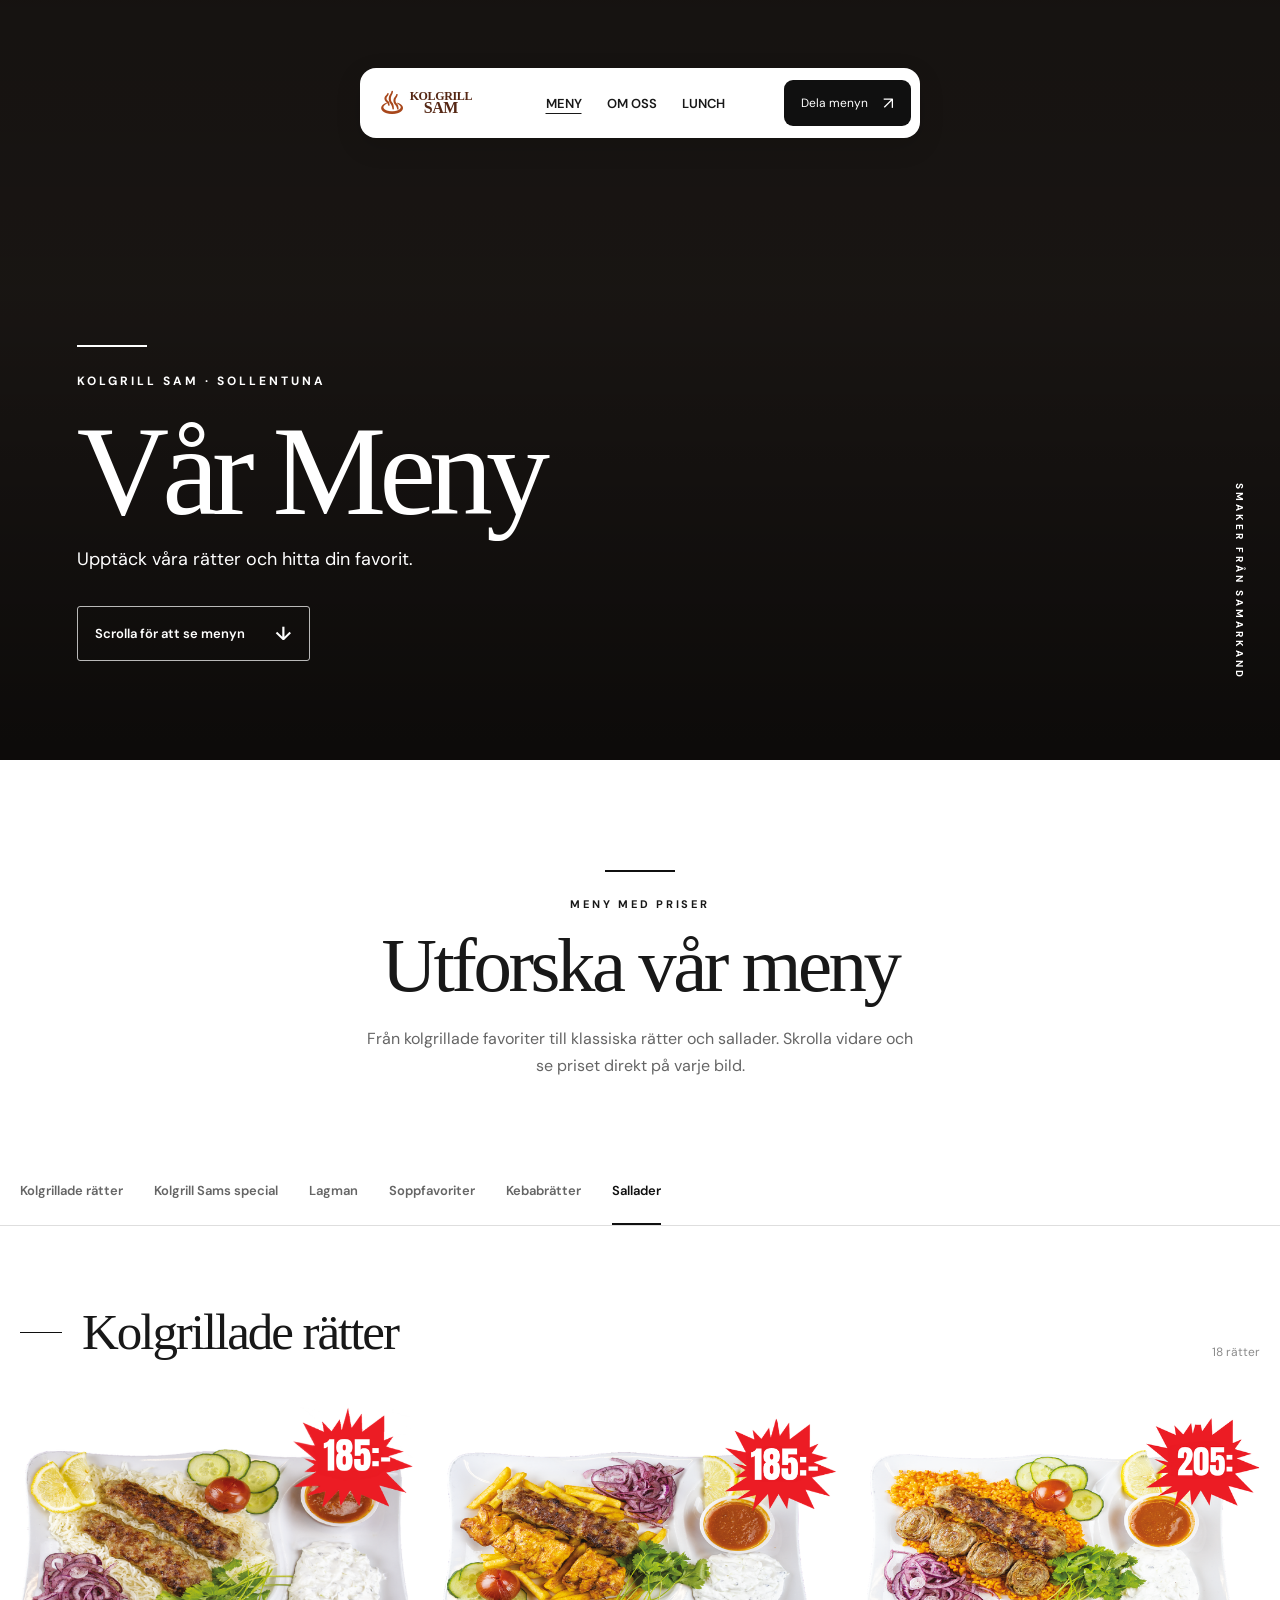
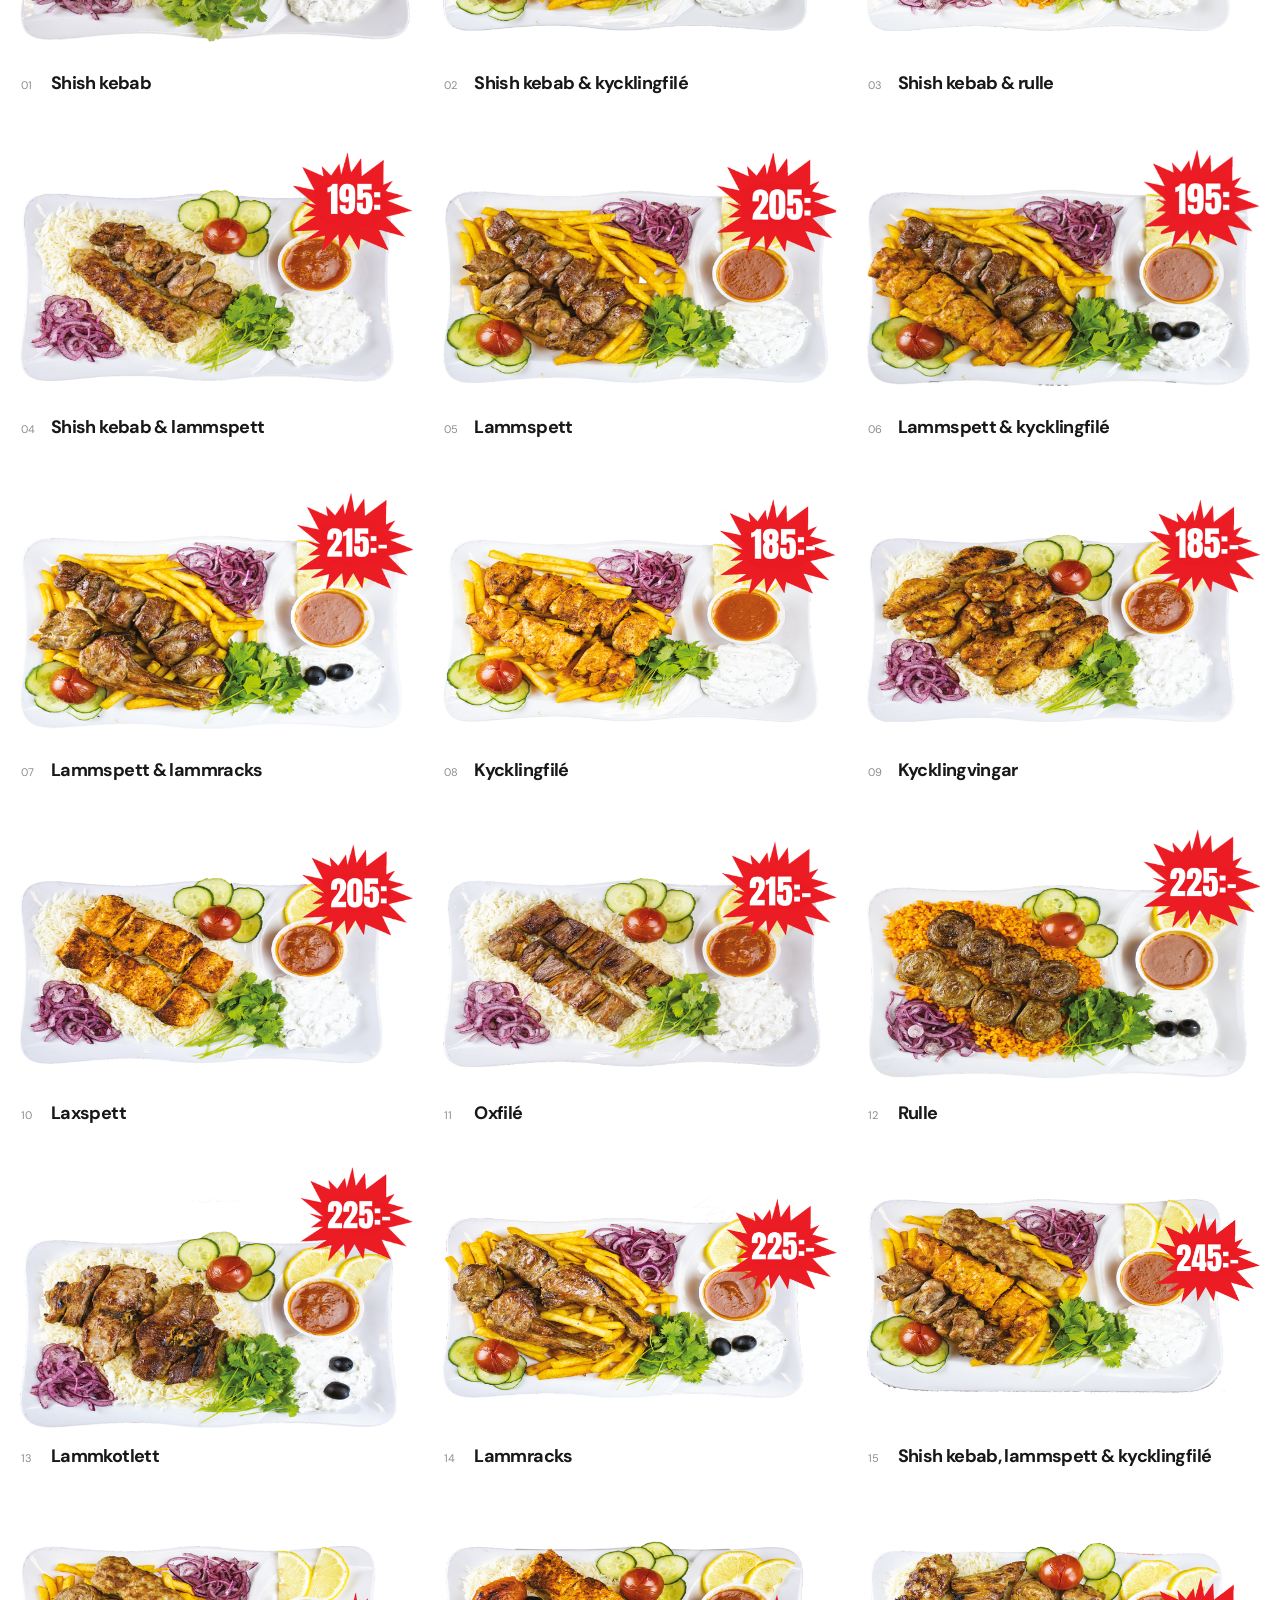
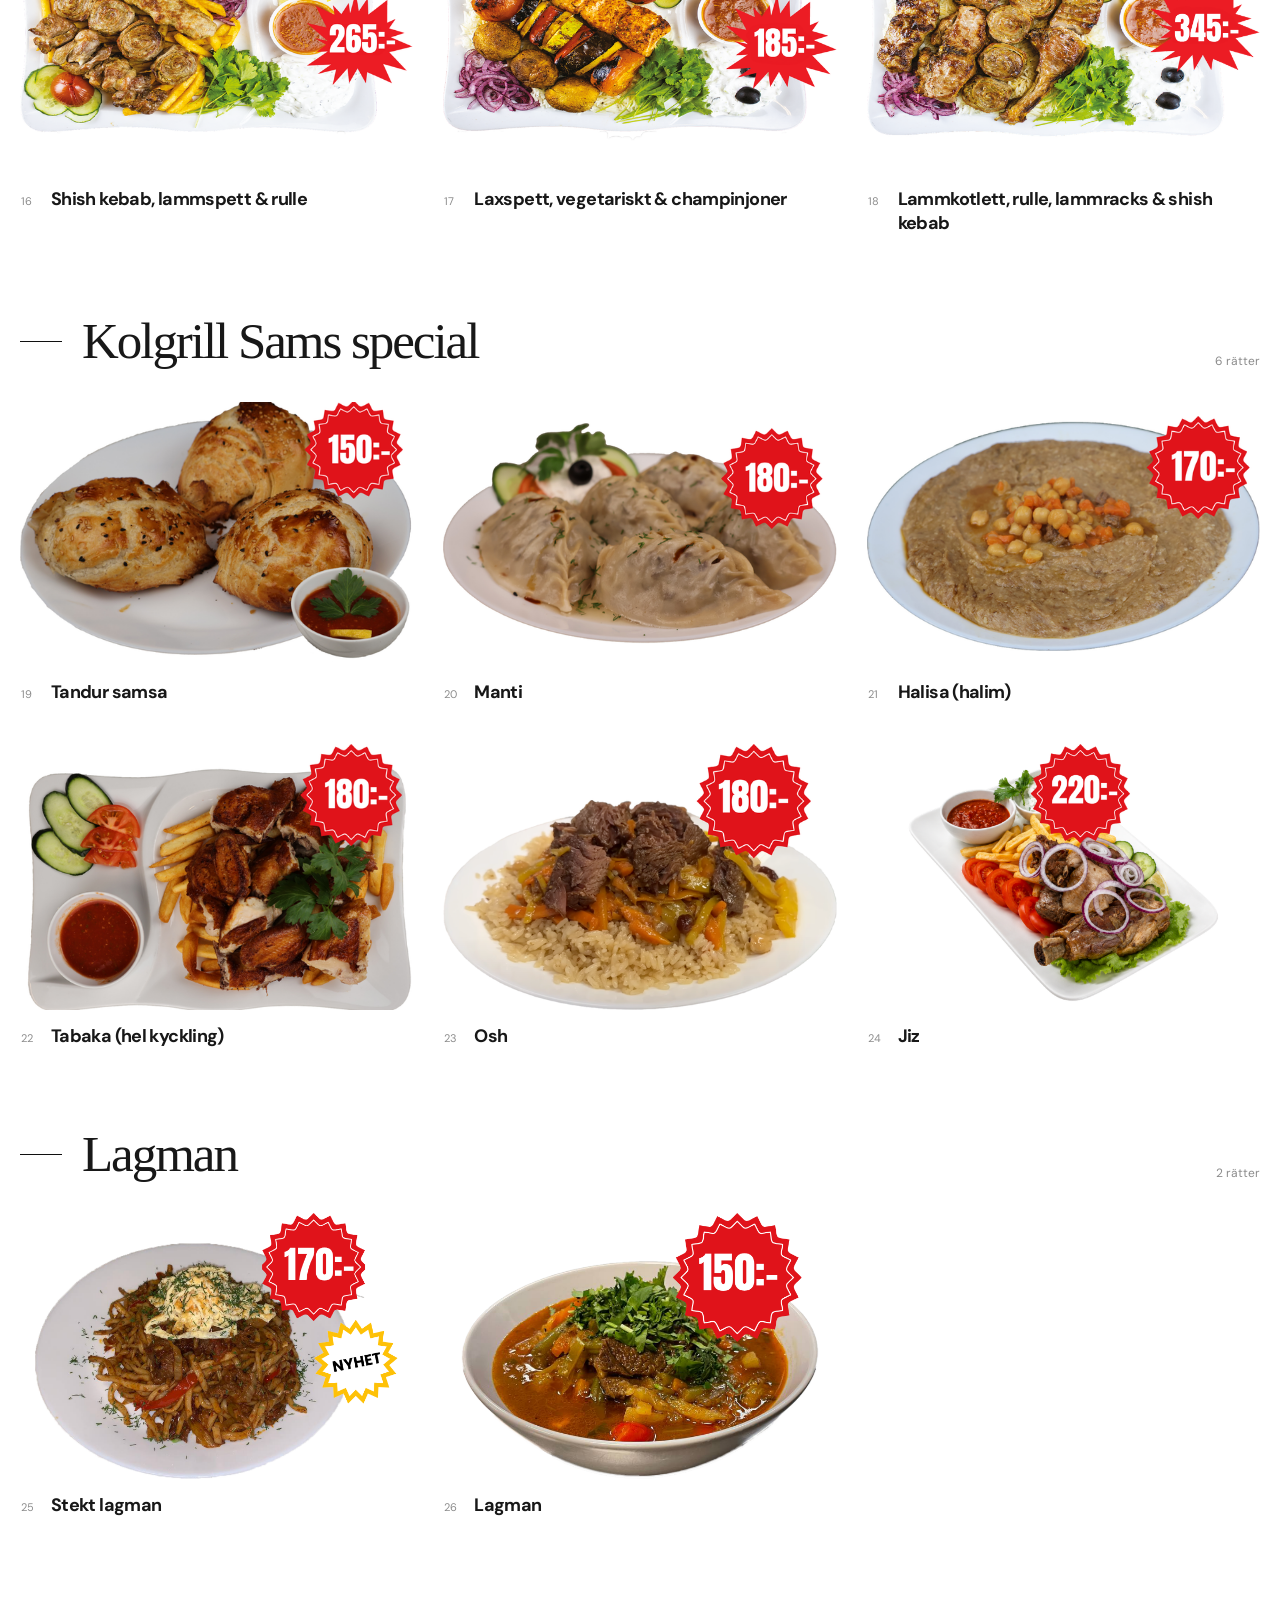
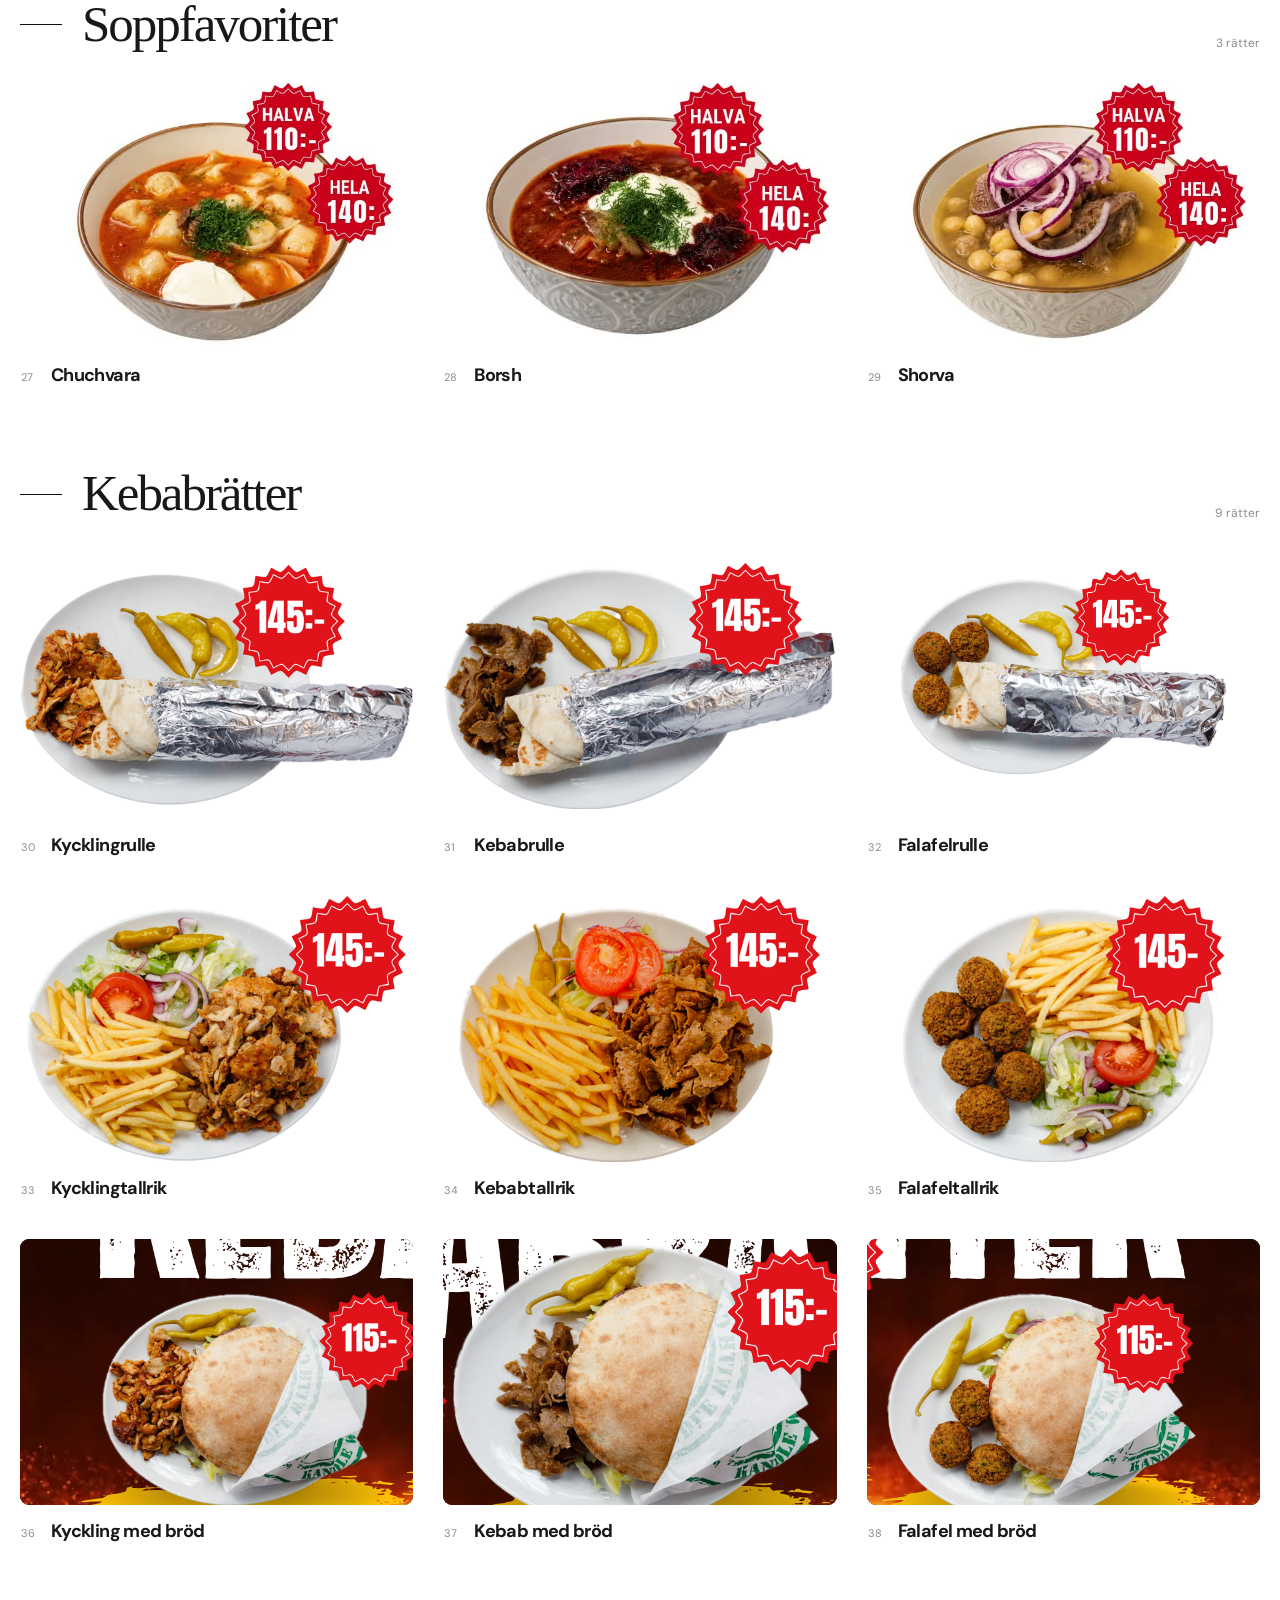
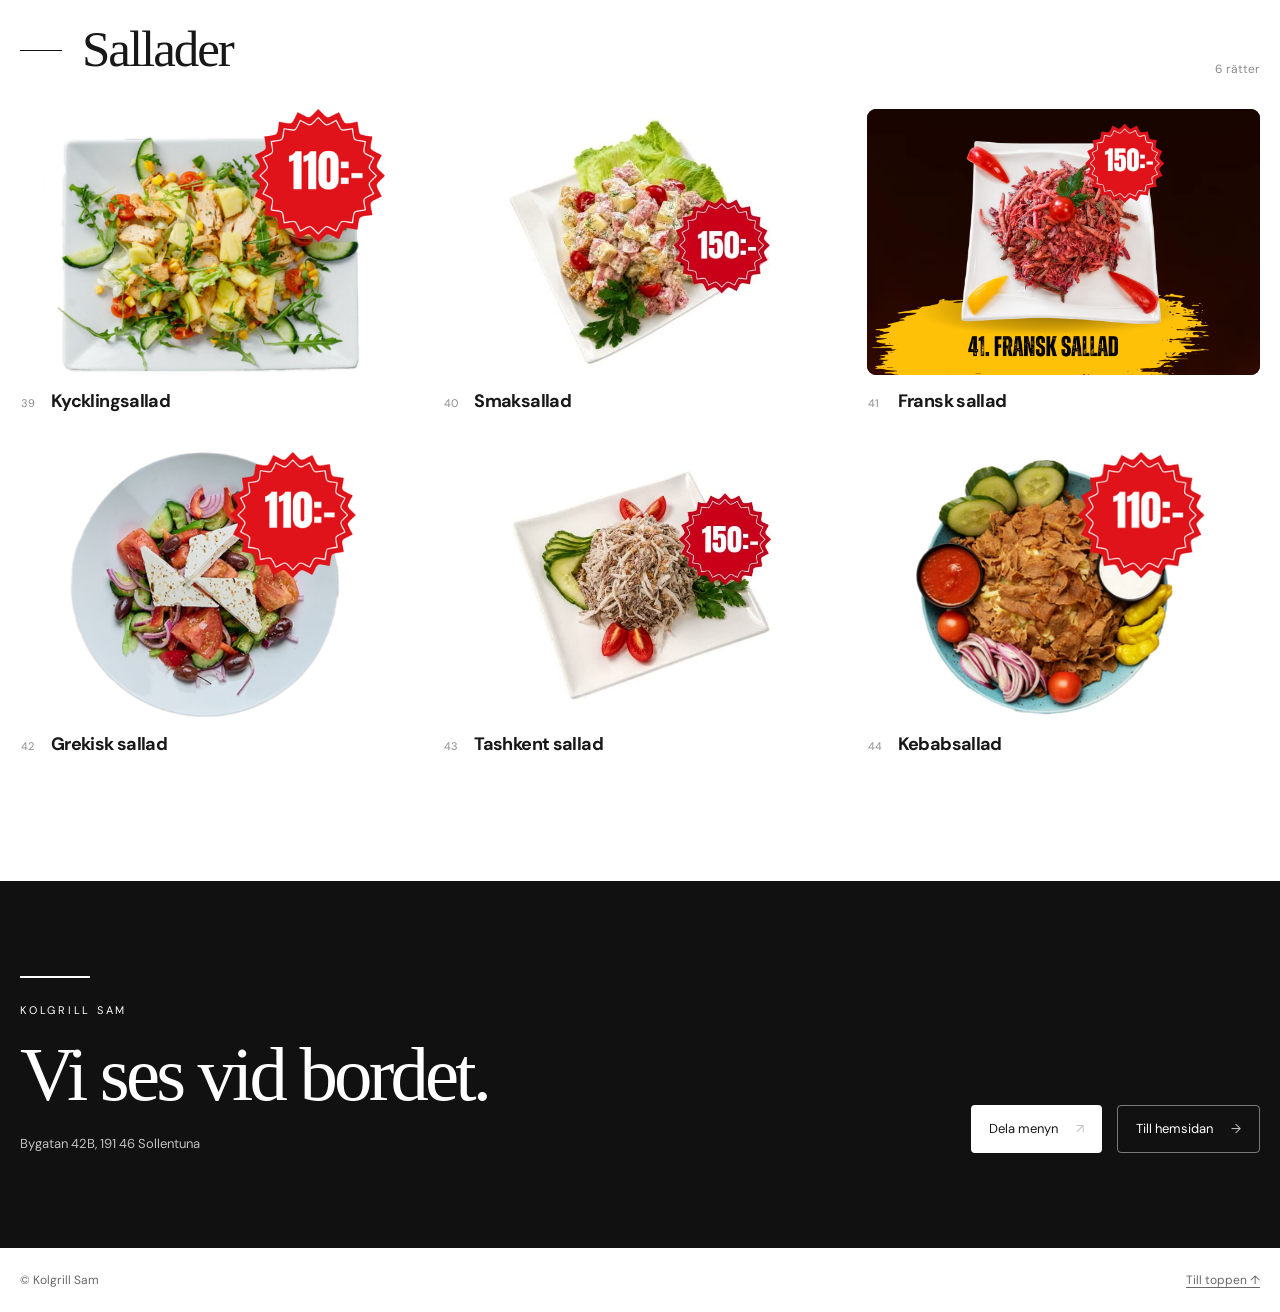
==== index.html @ e15574a0 "Build shareable Kolgrill Sam menu" ====
<!doctype html>
<html lang="sv">
<head>
  <meta charset="UTF-8" />
  <meta name="viewport" content="width=device-width, initial-scale=1" />
  <meta name="theme-color" content="#111111" />
  <meta name="description" content="Kolgrill Sams meny – upptäck våra rätter och se priserna direkt på bilderna." />
  <title>Meny med priser | Kolgrill Sam</title>
  <link rel="preconnect" href="https://fonts.googleapis.com" />
  <link rel="preconnect" href="https://fonts.gstatic.com" crossorigin />
  <link href="https://fonts.googleapis.com/css2?family=DM+Sans:wght@400;500;600;700&display=swap" rel="stylesheet" />
  <link rel="stylesheet" href="styles.css" />
  <script src="script.js" defer></script>
</head>
<body id="top">
  <a class="skip-link" href="#meny">Hoppa till menyn</a>
  <header class="floating-nav" aria-label="Huvudnavigation">
    <a class="nav-logo" href="https://kolgrillsam.se/" aria-label="Kolgrill Sam, startsida"><span class="logo-flame">♨</span><span>KOLGRILL<br><strong>SAM</strong></span></a>
    <nav class="nav-links" aria-label="Sidor"><a class="current" href="#meny">MENY</a><a href="https://kolgrillsam.se/om-oss/">OM OSS</a><a href="https://kolgrillsam.se/lunch-meny/">LUNCH</a></nav>
    <button class="nav-share" id="share-top" type="button">Dela menyn <span aria-hidden="true">↗</span></button>
  </header>
  <main>
    <section class="hero" aria-labelledby="hero-title">
      <video class="hero-video" autoplay muted loop playsinline aria-hidden="true"><source src="https://kolgrillsam.se/wp-content/uploads/2024/05/samgrill_finsih_720_mini.mp4" type="video/mp4" /></video>
      <div class="hero-shade"></div>
      <div class="hero-content"><div class="hero-rule"></div><p class="hero-overline">KOLGRILL SAM · SOLLENTUNA</p><h1 id="hero-title">Vår Meny</h1><p class="hero-subtitle">Upptäck våra rätter och hitta din favorit.</p><a class="scroll-link" href="#meny">Scrolla för att se menyn <span aria-hidden="true">↓</span></a></div>
      <span class="hero-side-note" aria-hidden="true">SMAKER FRÅN SAMARKAND</span>
    </section>

    <section class="menu" id="meny" aria-labelledby="menu-title">
      <div class="container menu-heading"><span class="fine-line"></span><p>MENY MED PRISER</p><h2 id="menu-title">Utforska vår meny</h2><p class="menu-lead">Från kolgrillade favoriter till klassiska rätter och sallader. Skrolla vidare och se priset direkt på varje bild.</p></div>
      <div class="category-wrap"><nav class="container category-scroll" id="category-nav" aria-label="Menysektioner"></nav></div>
      <div class="container" id="menu-content"></div>
    </section>

    <section class="bottom-panel"><div class="container bottom-inner"><div><span class="fine-line"></span><p>KOLGRILL SAM</p><h2>Vi ses vid bordet.</h2><span>Bygatan 42B, 191 46 Sollentuna</span></div><div class="bottom-actions"><button class="bottom-share" id="share-bottom" type="button">Dela menyn <span aria-hidden="true">↗</span></button><a href="https://kolgrillsam.se/" class="home-link">Till hemsidan <span aria-hidden="true">→</span></a></div></div></section>
  </main>
  <footer><div class="container footer-inner"><span>© Kolgrill Sam</span><a href="#top">Till toppen ↑</a></div></footer>
  <div class="toast" id="toast" role="status" aria-live="polite"></div>
</body>
</html>
---- styles.css ----
:root{--black:#101010;--ink:#181818;--muted:#656565;--line:#dedede;--cream:#f8f8f6;--sans:'DM Sans',Arial,sans-serif;--serif:Georgia,'Times New Roman',serif}*{box-sizing:border-box}html{scroll-behavior:smooth}body{margin:0;background:#fff;color:var(--ink);font-family:var(--sans);-webkit-font-smoothing:antialiased}button{font:inherit;cursor:pointer}a{color:inherit;text-decoration:none}img{display:block;max-width:100%}.container{width:min(100% - 40px,1240px);margin-inline:auto}.skip-link{position:absolute;top:-70px;left:20px;z-index:30;background:white;padding:10px 16px}.skip-link:focus{top:10px}:focus-visible{outline:3px solid #bd3d26;outline-offset:3px}.floating-nav{position:absolute;z-index:12;top:68px;left:50%;transform:translateX(-50%);height:70px;min-width:560px;display:flex;align-items:center;justify-content:space-between;gap:26px;padding:8px 9px 8px 18px;background:#fff;border-radius:16px;box-shadow:0 8px 26px #0002}.nav-logo{display:flex;align-items:center;gap:5px;min-width:108px;font:700 12px/.85 var(--serif);color:#552714;letter-spacing:-.03em;text-align:center}.nav-logo strong{font-size:16px}.logo-flame{font:700 30px var(--serif);color:#a8471b}.nav-links{display:flex;gap:25px;align-items:center;white-space:nowrap}.nav-links a{font-size:13px;font-weight:600}.nav-links a:hover,.nav-links .current{text-decoration:underline;text-underline-offset:5px}.nav-share{display:flex;align-items:center;gap:15px;background:var(--black);color:#fff;border:0;padding:15px 17px;border-radius:9px;font-size:12px;white-space:nowrap}.nav-share span{font-size:17px;line-height:0}.nav-share:hover,.bottom-share:hover{background:#333}.hero{position:relative;min-height:min(760px,90svh);background:#211c19;isolation:isolate;overflow:hidden;color:#fff}.hero-video{position:absolute;inset:0;width:100%;height:100%;object-fit:cover;z-index:-2}.hero-shade{position:absolute;inset:0;z-index:-1;background:linear-gradient(0deg,rgba(0,0,0,.62),rgba(0,0,0,.26) 62%,rgba(0,0,0,.34))}.hero-content{position:absolute;left:max(6vw,calc((100vw - 1240px)/2));bottom:13%;max-width:810px}.hero-rule,.fine-line{display:block;width:70px;height:2px;background:currentColor;margin-bottom:26px}.hero-overline{font-size:12px;letter-spacing:.25em;font-weight:700;margin:0 0 22px}.hero h1{font:400 clamp(76px,10vw,142px)/.95 var(--serif);letter-spacing:-.055em;margin:0 0 14px}.hero-subtitle{font-size:18px;line-height:1.55;margin:0 0 32px}.scroll-link{display:inline-flex;align-items:center;gap:30px;border:1px solid #ffffffb5;padding:14px 17px;border-radius:3px;font-size:13px;font-weight:600;transition:background .2s,color .2s}.scroll-link:hover{background:#fff;color:var(--ink)}.scroll-link span{font-size:19px}.hero-side-note{position:absolute;right:34px;bottom:80px;writing-mode:vertical-rl;font-size:10px;letter-spacing:.3em;font-weight:700}.menu{padding:110px 0 125px;background:#fff}.menu-heading{text-align:center;max-width:750px}.menu-heading .fine-line{color:var(--black);margin:0 auto 25px}.menu-heading>p:first-of-type{font-size:11px;font-weight:700;letter-spacing:.25em;margin:0 0 17px}.menu-heading h2{font:400 clamp(46px,6vw,80px)/1 var(--serif);letter-spacing:-.045em;margin:0 0 20px}.menu-lead{font-size:16px;line-height:1.7;color:var(--muted);max-width:560px;margin:0 auto}.category-wrap{position:sticky;top:0;z-index:8;background:#fffffff0;backdrop-filter:blur(15px);border-bottom:1px solid var(--line);margin-top:78px}.category-scroll{height:68px;display:flex;gap:31px;align-items:center;overflow-x:auto;scrollbar-width:thin;white-space:nowrap}.category-scroll a{height:100%;display:flex;align-items:center;flex:none;font-size:13px;font-weight:600;color:#656565;border-bottom:2px solid transparent;transition:color .2s,border-color .2s}.category-scroll a:hover,.category-scroll a.active{color:var(--black);border-bottom-color:var(--black)}.menu-group{padding-top:80px;scroll-margin-top:80px}.group-heading{display:flex;align-items:end;gap:20px;margin-bottom:32px}.group-line{width:42px;height:1px;background:var(--black);align-self:center;flex:none}.group-heading h3{font:400 clamp(34px,4vw,51px)/1.05 var(--serif);letter-spacing:-.04em;margin:0}.group-count{font-size:12px;color:#8b8b8b;margin-left:auto;white-space:nowrap}.dish-grid{display:grid;grid-template-columns:repeat(3,minmax(0,1fr));gap:39px 30px}.dish{min-width:0}.dish-photo{aspect-ratio:1.48;border-radius:9px;background:#f0f0f0;overflow:hidden}.dish-photo img{width:100%;height:100%;object-fit:contain;background:#fff}.dish-caption{display:flex;align-items:baseline;gap:11px;padding:15px 1px 0}.dish-number{font-size:11px;color:#8c8c8c;min-width:19px}.dish h4{font-size:18px;line-height:1.3;font-weight:700;letter-spacing:-.035em;margin:0}.poster-image{width:100%;height:100%;background-repeat:no-repeat;background-color:#170601}.poster-kebab{background-image:url('assets/poster-kebab.png');background-size:300% auto;background-position-y:70%}.poster-col-0{background-position-x:0}.poster-col-1{background-position-x:50%;background-position-y:55%}.poster-col-2{background-position-x:100%}.poster-sallad{background-image:url('assets/poster-sallader.png');background-size:300% auto;background-position:100% 15%}.bottom-panel{background:#111;color:#fff;padding:95px 0}.bottom-inner{display:flex;align-items:end;justify-content:space-between;gap:30px}.bottom-inner .fine-line{margin-bottom:25px}.bottom-inner p{font-size:11px;letter-spacing:.25em;margin:0 0 20px}.bottom-inner h2{font:400 clamp(48px,6vw,80px)/1 var(--serif);letter-spacing:-.05em;margin:0 0 18px}.bottom-inner span:not(.fine-line){font-size:13px;color:#c2c2c2}.bottom-actions{display:flex;align-items:center;gap:15px}.bottom-share,.home-link{min-height:48px;display:flex;align-items:center;gap:18px;padding:14px 18px;border-radius:4px;font-size:13px;white-space:nowrap}.bottom-share{background:#fff;color:var(--ink);border:0}.bottom-share:hover{color:#fff}.home-link{border:1px solid #ffffff70}.home-link:hover{background:#ffffff20}.footer-inner{display:flex;align-items:center;justify-content:space-between;padding:24px 0;font-size:12px;color:#686868}.footer-inner a{text-decoration:underline;text-underline-offset:3px}.toast{position:fixed;bottom:24px;left:50%;transform:translate(-50%,12px);max-width:min(90vw,400px);padding:13px 18px;color:#fff;background:#181818;border-radius:5px;z-index:20;opacity:0;pointer-events:none;text-align:center;font-size:13px;transition:opacity .2s,transform .2s}.toast.show{opacity:1;transform:translate(-50%,0)}.reveal.seen{animation:rise .65s cubic-bezier(.18,.75,.25,1) both}@keyframes rise{from{opacity:.45;transform:translateY(18px)}to{opacity:1;transform:translateY(0)}}
@media(max-width:900px){.dish-grid{grid-template-columns:repeat(2,minmax(0,1fr))}.floating-nav{top:25px}.hero{min-height:720px}.bottom-inner{align-items:start;flex-direction:column}.hero-content{left:35px}}
@media(max-width:620px){.container{width:min(100% - 32px,1240px)}.floating-nav{top:18px;width:calc(100% - 30px);min-width:0;height:62px;padding:8px 8px 8px 13px;border-radius:11px;gap:8px}.nav-logo{min-width:0;font-size:9px}.nav-logo strong{font-size:12px}.logo-flame{font-size:23px}.nav-links{margin-left:auto;gap:0}.nav-links a:not(.current){display:none}.nav-links a{font-size:11px}.nav-share{padding:12px 10px;font-size:10px;gap:5px}.nav-share span{font-size:14px}.hero{min-height:710px;min-height:90svh}.hero-content{left:24px;right:24px;bottom:13%}.hero h1{font-size:clamp(70px,17vw,105px)}.hero-subtitle{font-size:15px}.hero-side-note{display:none}.menu{padding:75px 0 85px}.menu-heading h2{font-size:49px}.menu-lead{font-size:14px}.category-wrap{margin-top:50px}.category-scroll{height:59px;gap:24px;margin-right:0}.category-scroll a{font-size:12px}.menu-group{padding-top:62px;scroll-margin-top:62px}.group-heading{gap:10px;margin-bottom:23px}.group-line{width:22px}.group-heading h3{font-size:34px}.group-count{font-size:10px}.dish-grid{grid-template-columns:1fr;gap:29px}.dish-photo{aspect-ratio:1.55}.dish-caption{padding-top:11px}.dish h4{font-size:18px}.bottom-panel{padding:68px 0}.bottom-inner h2{font-size:49px}.bottom-actions{flex-wrap:wrap}.bottom-share,.home-link{font-size:12px}}
@media(prefers-reduced-motion:reduce){html{scroll-behavior:auto}.reveal.seen{animation:none}*,*:before,*:after{transition-duration:.01ms!important}.hero-video{display:none}}
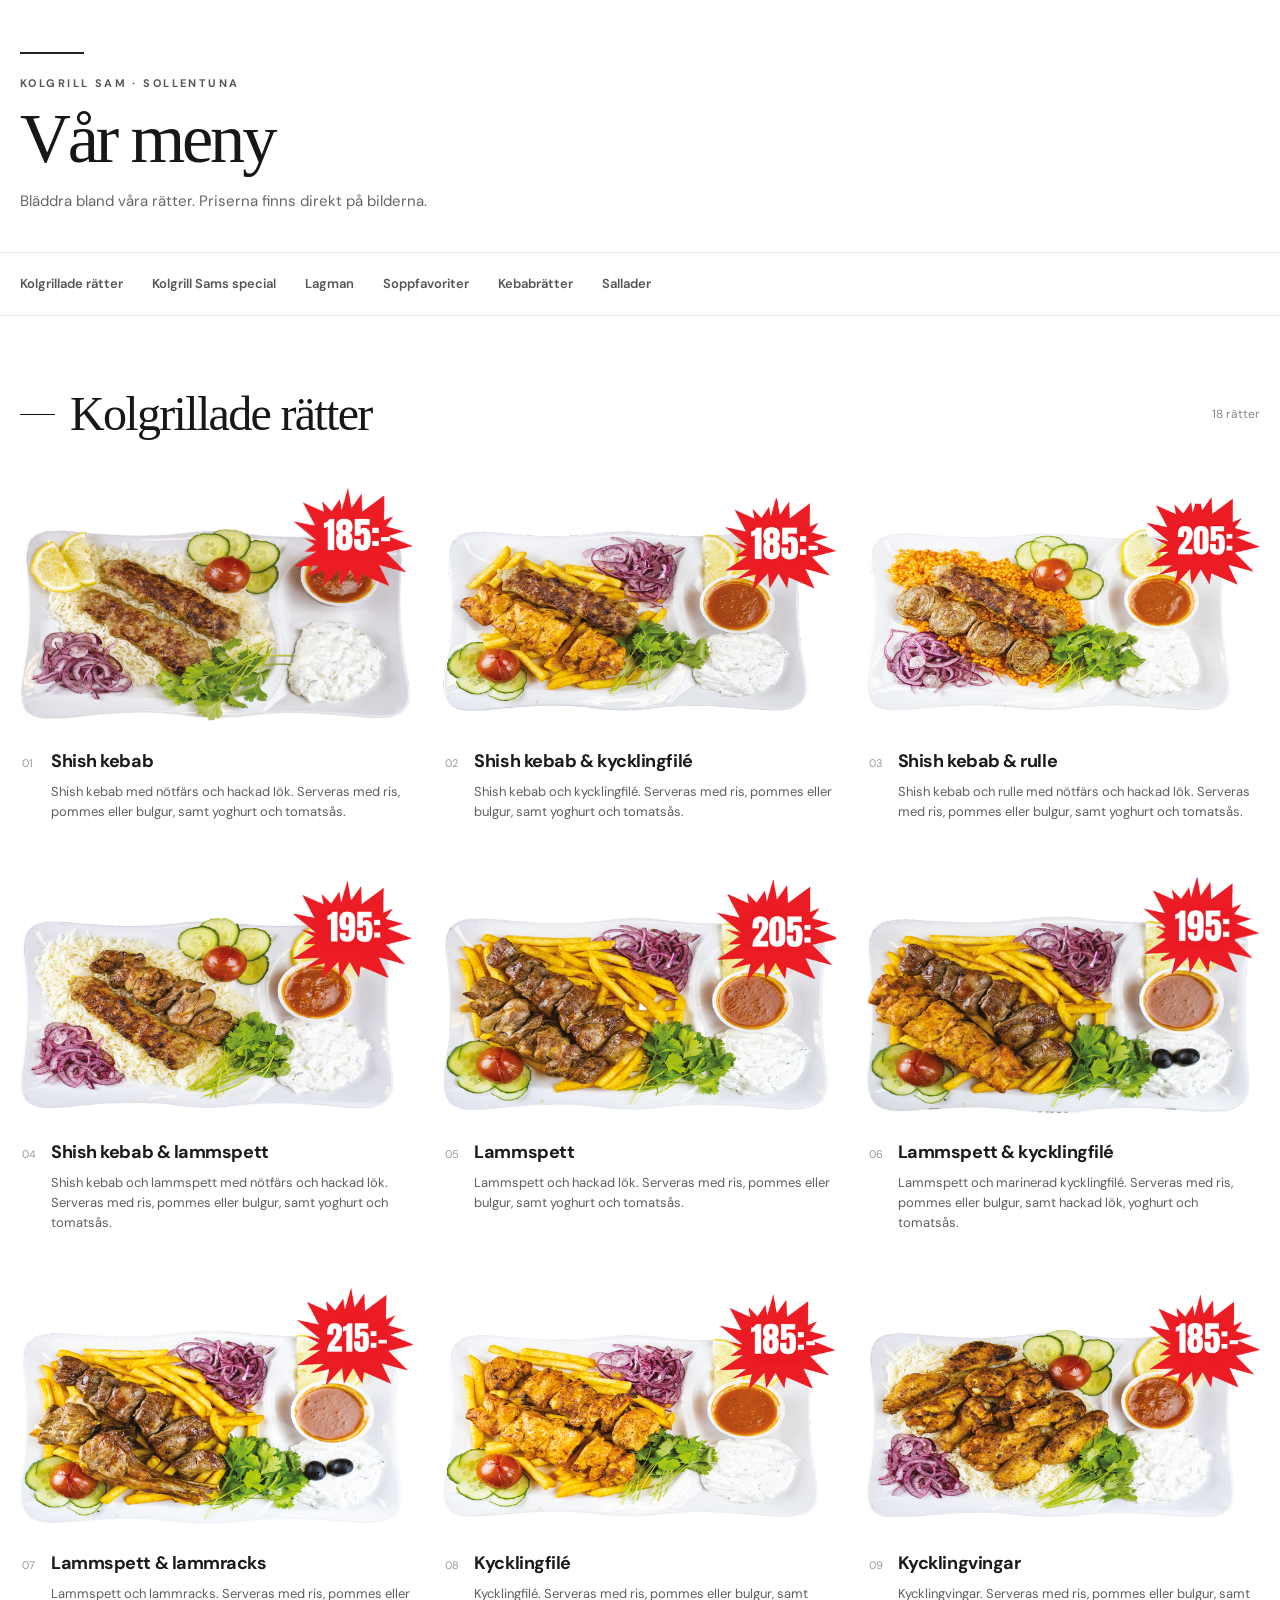
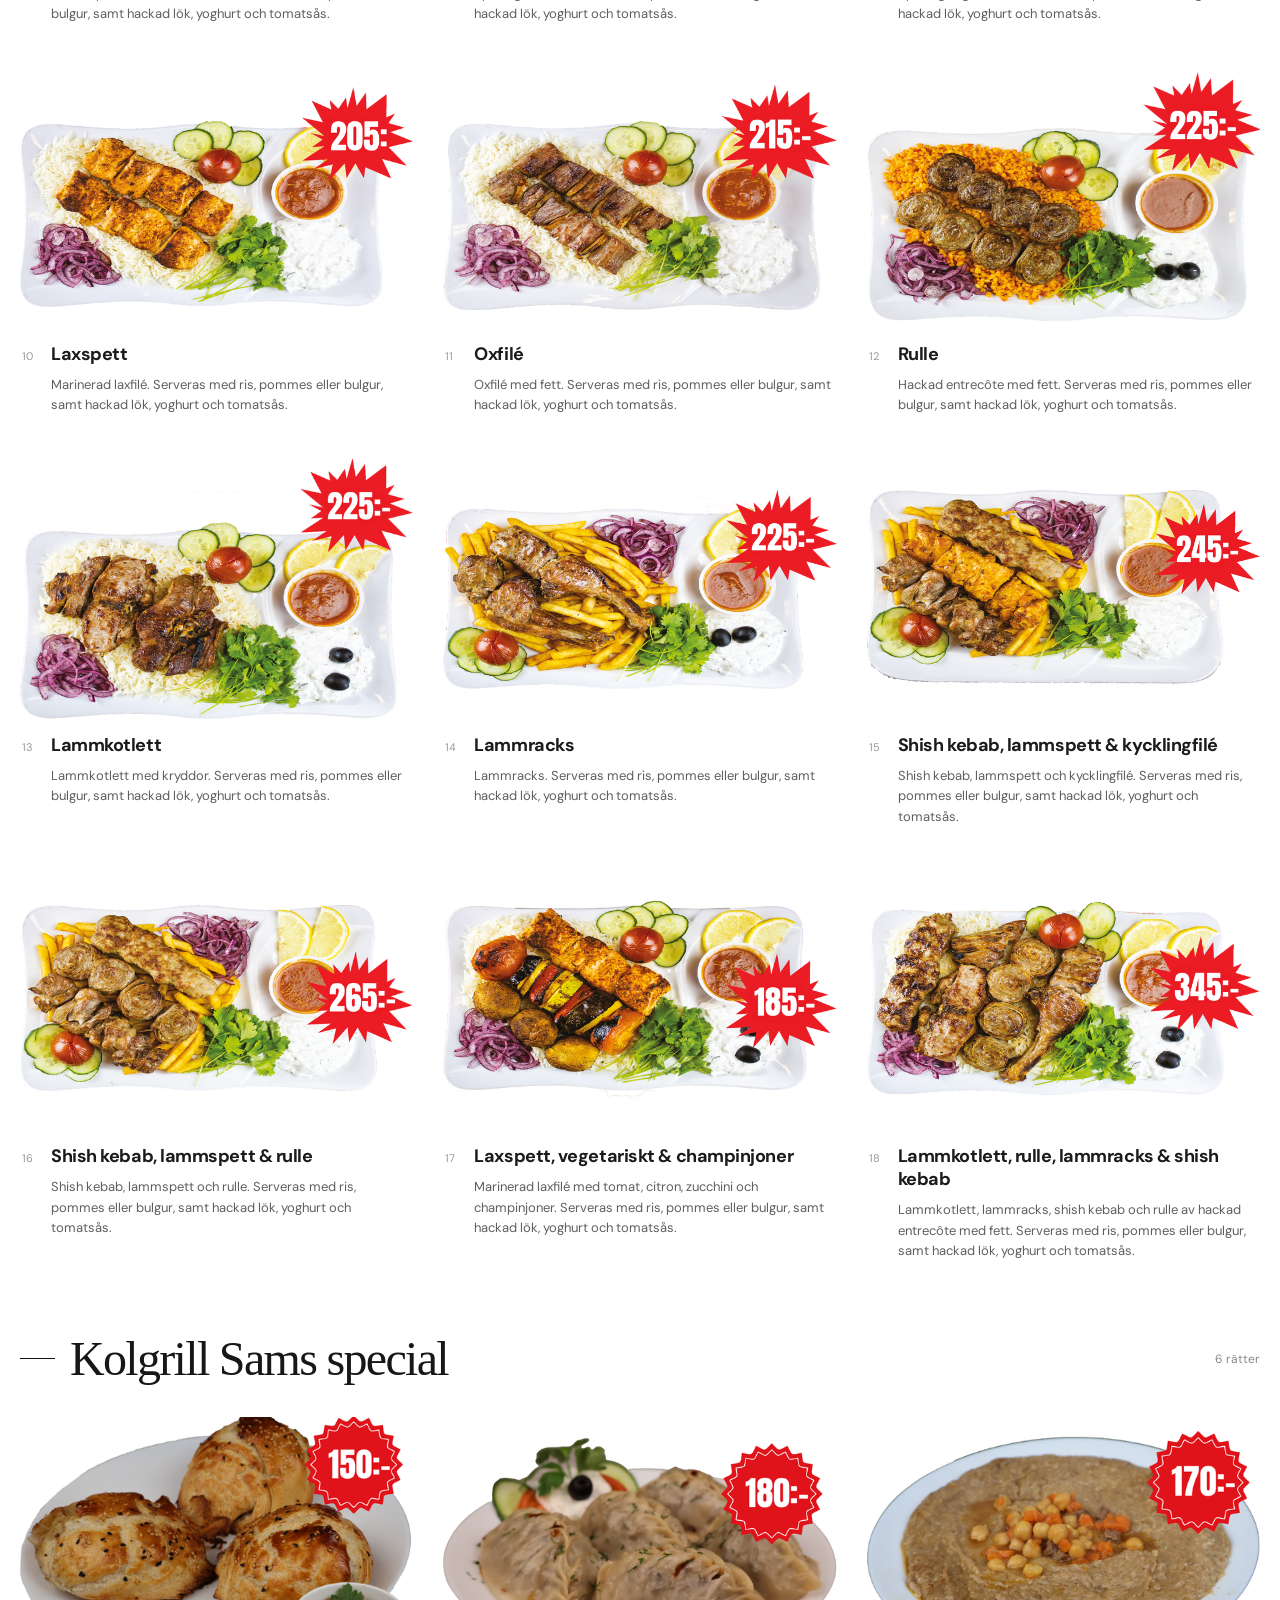
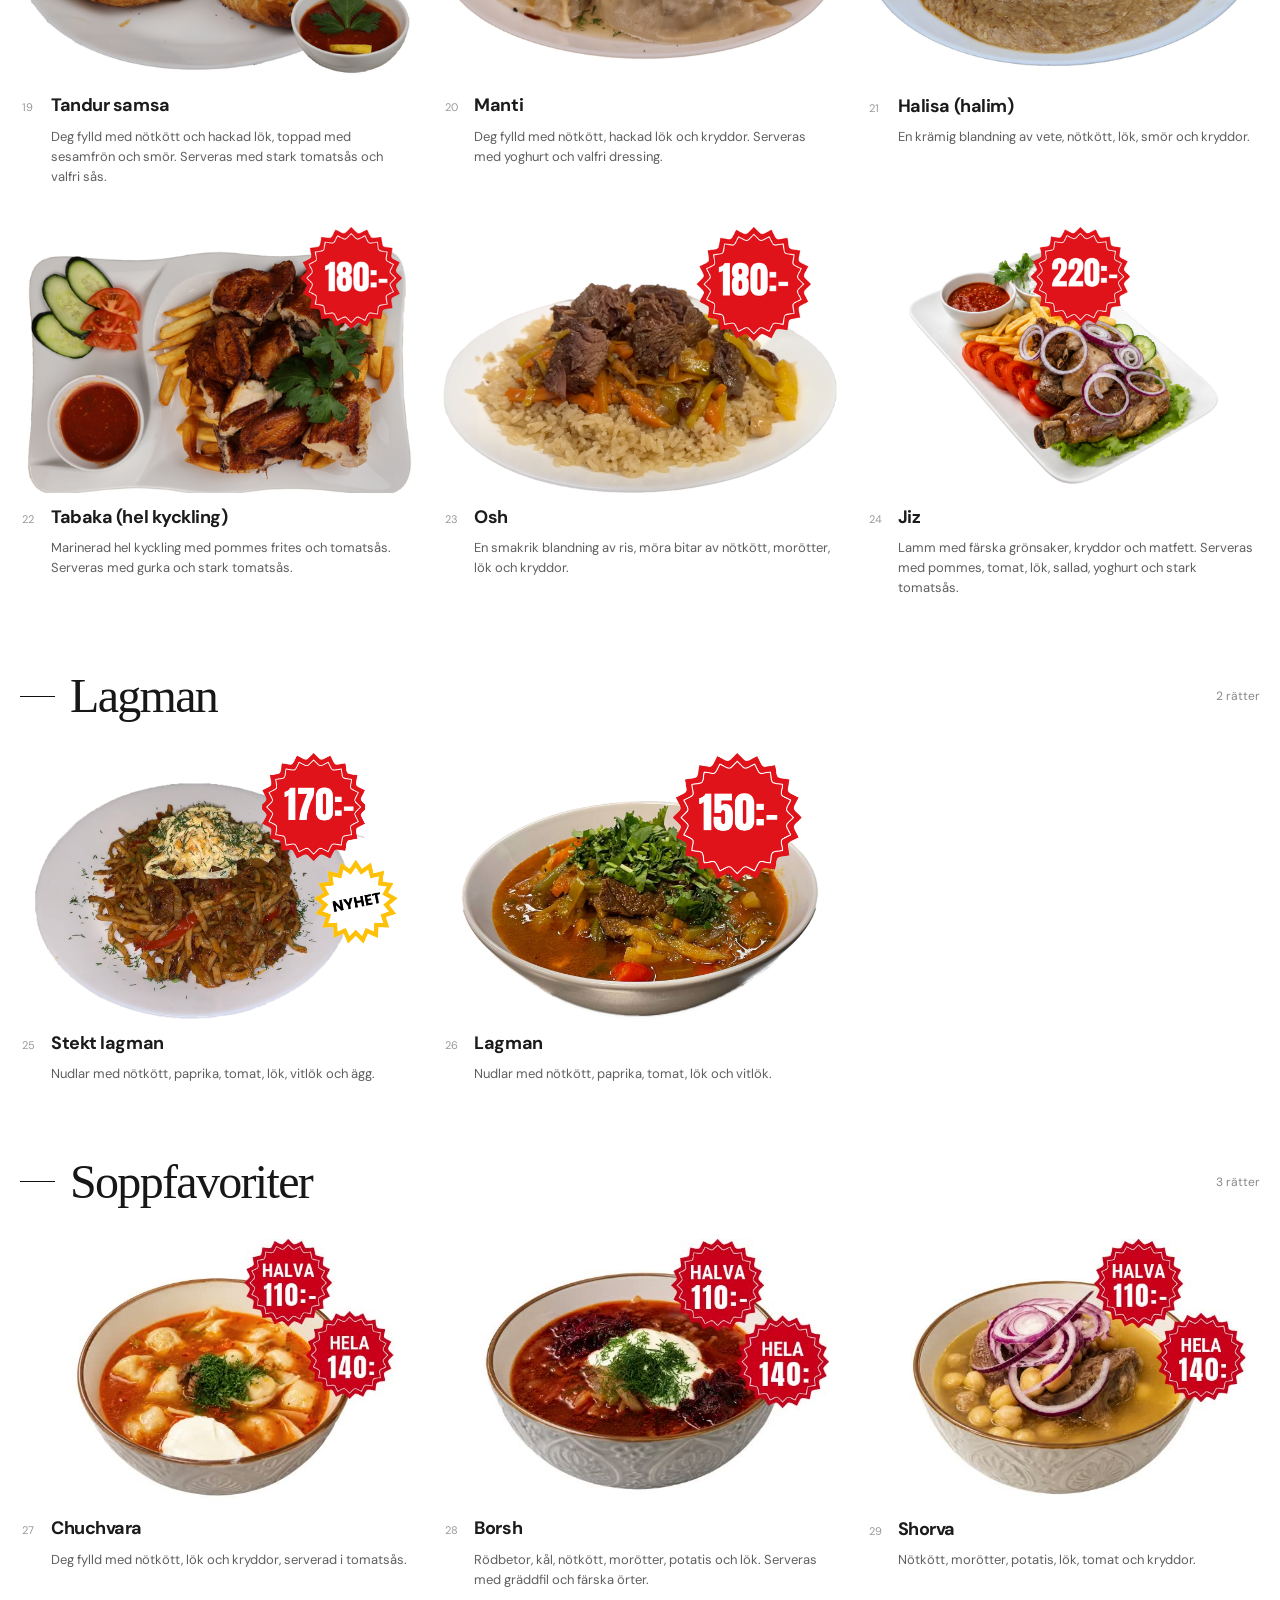
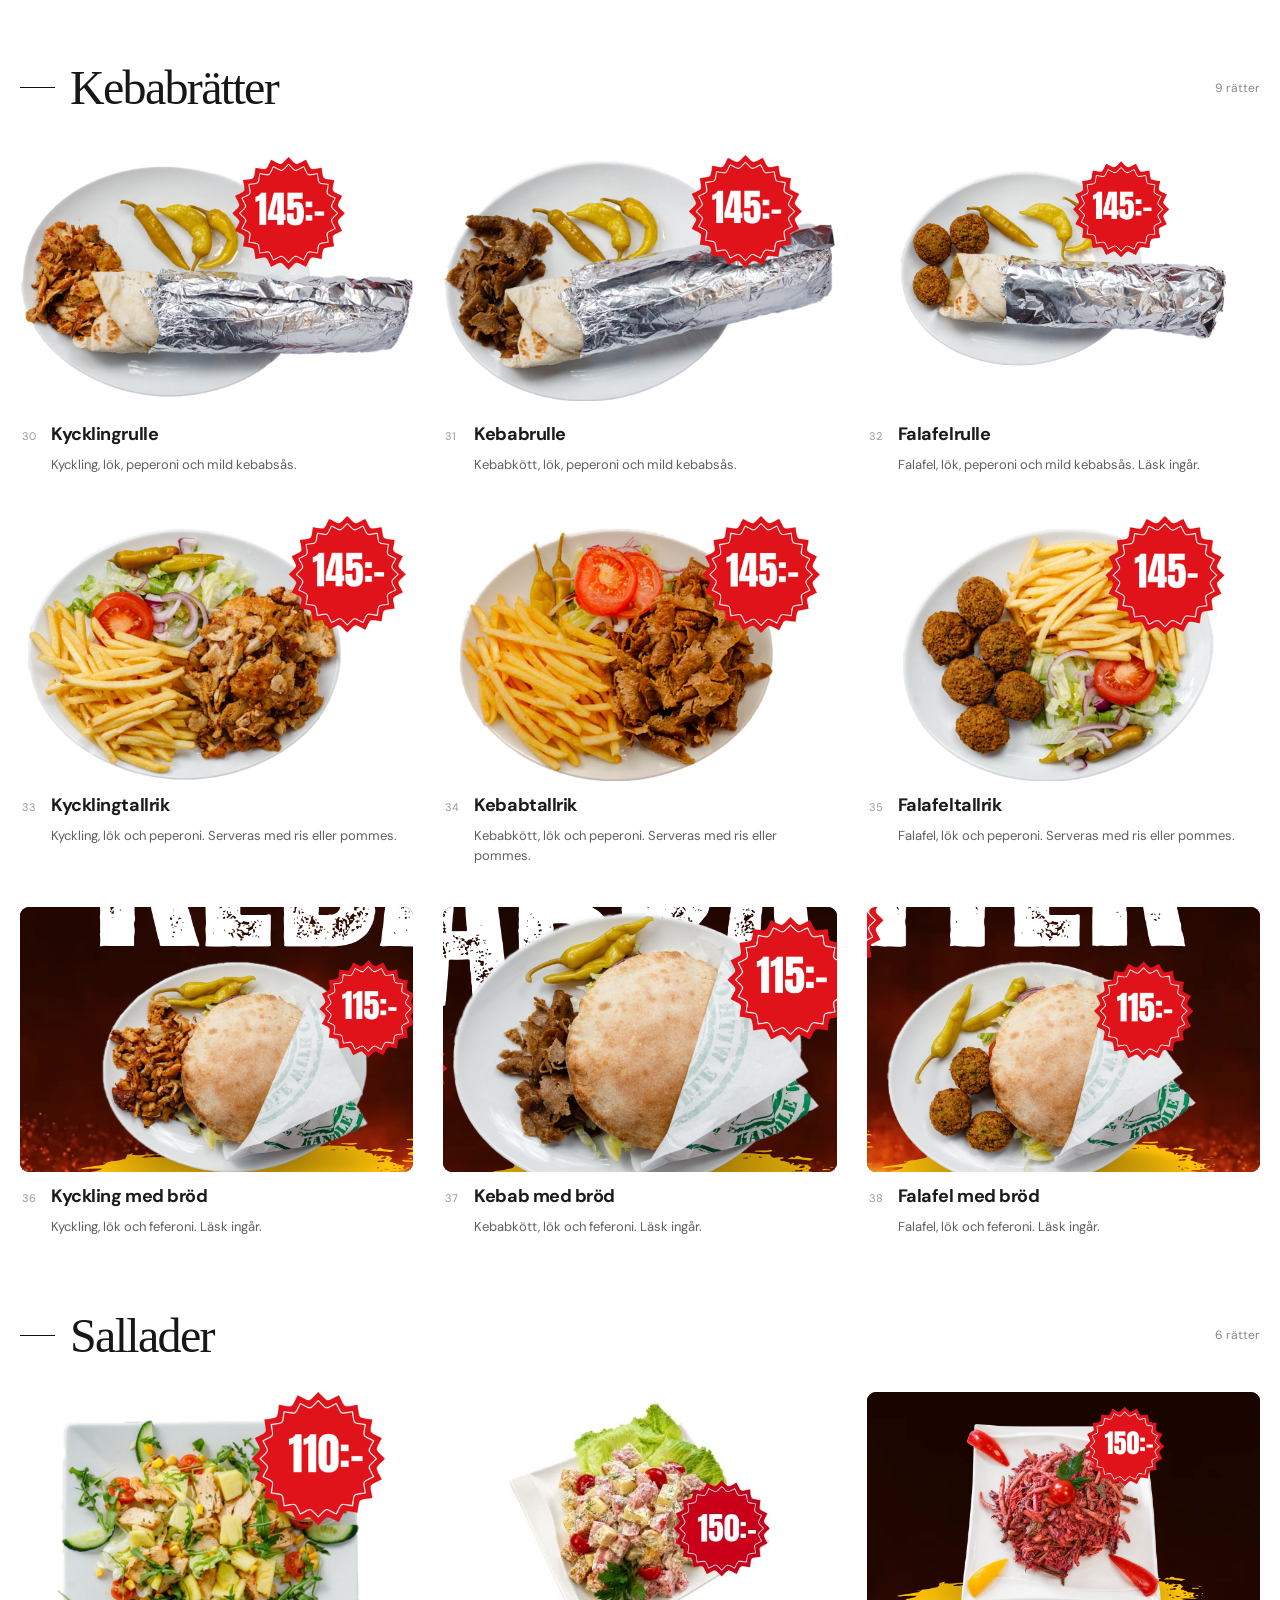
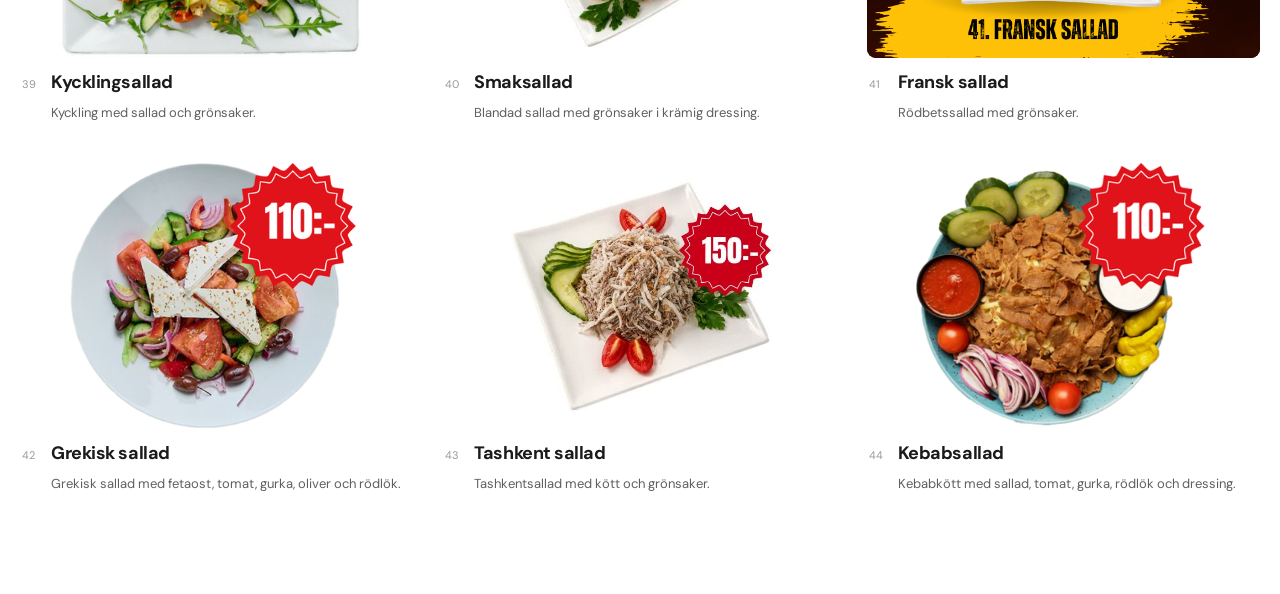
==== commit 2744bc10: "Build scrollable menu with descriptions and embedded prices" ====
--- a/index.html
+++ b/index.html
@@ -1,41 +1 @@
-<!doctype html>
-<html lang="sv">
-<head>
-  <meta charset="UTF-8" />
-  <meta name="viewport" content="width=device-width, initial-scale=1" />
-  <meta name="theme-color" content="#111111" />
-  <meta name="description" content="Kolgrill Sams meny – upptäck våra rätter och se priserna direkt på bilderna." />
-  <title>Meny med priser | Kolgrill Sam</title>
-  <link rel="preconnect" href="https://fonts.googleapis.com" />
-  <link rel="preconnect" href="https://fonts.gstatic.com" crossorigin />
-  <link href="https://fonts.googleapis.com/css2?family=DM+Sans:wght@400;500;600;700&display=swap" rel="stylesheet" />
-  <link rel="stylesheet" href="styles.css" />
-  <script src="script.js" defer></script>
-</head>
-<body id="top">
-  <a class="skip-link" href="#meny">Hoppa till menyn</a>
-  <header class="floating-nav" aria-label="Huvudnavigation">
-    <a class="nav-logo" href="https://kolgrillsam.se/" aria-label="Kolgrill Sam, startsida"><span class="logo-flame">♨</span><span>KOLGRILL<br><strong>SAM</strong></span></a>
-    <nav class="nav-links" aria-label="Sidor"><a class="current" href="#meny">MENY</a><a href="https://kolgrillsam.se/om-oss/">OM OSS</a><a href="https://kolgrillsam.se/lunch-meny/">LUNCH</a></nav>
-    <button class="nav-share" id="share-top" type="button">Dela menyn <span aria-hidden="true">↗</span></button>
-  </header>
-  <main>
-    <section class="hero" aria-labelledby="hero-title">
-      <video class="hero-video" autoplay muted loop playsinline aria-hidden="true"><source src="https://kolgrillsam.se/wp-content/uploads/2024/05/samgrill_finsih_720_mini.mp4" type="video/mp4" /></video>
-      <div class="hero-shade"></div>
-      <div class="hero-content"><div class="hero-rule"></div><p class="hero-overline">KOLGRILL SAM · SOLLENTUNA</p><h1 id="hero-title">Vår Meny</h1><p class="hero-subtitle">Upptäck våra rätter och hitta din favorit.</p><a class="scroll-link" href="#meny">Scrolla för att se menyn <span aria-hidden="true">↓</span></a></div>
-      <span class="hero-side-note" aria-hidden="true">SMAKER FRÅN SAMARKAND</span>
-    </section>
-
-    <section class="menu" id="meny" aria-labelledby="menu-title">
-      <div class="container menu-heading"><span class="fine-line"></span><p>MENY MED PRISER</p><h2 id="menu-title">Utforska vår meny</h2><p class="menu-lead">Från kolgrillade favoriter till klassiska rätter och sallader. Skrolla vidare och se priset direkt på varje bild.</p></div>
-      <div class="category-wrap"><nav class="container category-scroll" id="category-nav" aria-label="Menysektioner"></nav></div>
-      <div class="container" id="menu-content"></div>
-    </section>
-
-    <section class="bottom-panel"><div class="container bottom-inner"><div><span class="fine-line"></span><p>KOLGRILL SAM</p><h2>Vi ses vid bordet.</h2><span>Bygatan 42B, 191 46 Sollentuna</span></div><div class="bottom-actions"><button class="bottom-share" id="share-bottom" type="button">Dela menyn <span aria-hidden="true">↗</span></button><a href="https://kolgrillsam.se/" class="home-link">Till hemsidan <span aria-hidden="true">→</span></a></div></div></section>
-  </main>
-  <footer><div class="container footer-inner"><span>© Kolgrill Sam</span><a href="#top">Till toppen ↑</a></div></footer>
-  <div class="toast" id="toast" role="status" aria-live="polite"></div>
-</body>
-</html>
+<!doctype html><html lang="sv"><head><meta charset="utf-8"><meta name="viewport" content="width=device-width,initial-scale=1"><meta name="theme-color" content="#ffffff"><meta name="description" content="Kolgrill Sams meny med beskrivningar och priser i bilderna."><title>Vår meny | Kolgrill Sam</title><link rel="preconnect" href="https://fonts.googleapis.com"><link rel="preconnect" href="https://fonts.gstatic.com" crossorigin><link href="https://fonts.googleapis.com/css2?family=DM+Sans:wght@400;500;600;700&display=swap" rel="stylesheet"><link rel="stylesheet" href="styles.css"><style>body{margin:0}</style></head><body><main class="ks-menu-page" id="ks-menu-top"><section class="ks-menu-intro ks-menu-container" aria-labelledby="ks-menu-title"><span class="ks-menu-rule" aria-hidden="true"></span><p class="ks-menu-eyebrow">Kolgrill Sam · Sollentuna</p><h1 id="ks-menu-title">Vår meny</h1><p>Bläddra bland våra rätter. Priserna finns direkt på bilderna.</p></section><nav class="ks-menu-nav" aria-label="Menysektioner"><div class="ks-menu-nav-inner ks-menu-container"><a href="#ks-grill">Kolgrillade rätter</a><a href="#ks-special">Kolgrill Sams special</a><a href="#ks-lagman">Lagman</a><a href="#ks-soppor">Soppfavoriter</a><a href="#ks-kebab">Kebabrätter</a><a href="#ks-sallader">Sallader</a></div></nav><div class="ks-menu-container"><section class="ks-menu-group" id="ks-grill" aria-labelledby="ks-grill-title"><div class="ks-menu-heading"><h2 id="ks-grill-title">Kolgrillade rätter</h2><span class="ks-menu-count">18 rätter</span></div><div class="ks-menu-grid"><article class="ks-menu-item"><div class="ks-menu-photo"><img src="assets/dish-13.png" alt="Shish kebab, priset visas i bilden" loading="lazy"></div><div class="ks-menu-caption"><div class="ks-menu-titleline"><span class="ks-menu-number">01</span><h3>Shish kebab</h3></div><p>Shish kebab med nötfärs och hackad lök. Serveras med ris, pommes eller bulgur, samt yoghurt och tomatsås.</p></div></article><article class="ks-menu-item"><div class="ks-menu-photo"><img src="assets/dish-11.png" alt="Shish kebab &amp; kycklingfilé, priset visas i bilden" loading="lazy"></div><div class="ks-menu-caption"><div class="ks-menu-titleline"><span class="ks-menu-number">02</span><h3>Shish kebab &amp; kycklingfilé</h3></div><p>Shish kebab och kycklingfilé. Serveras med ris, pommes eller bulgur, samt yoghurt och tomatsås.</p></div></article><article class="ks-menu-item"><div class="ks-menu-photo"><img src="assets/dish-8.png" alt="Shish kebab &amp; rulle, priset visas i bilden" loading="lazy"></div><div class="ks-menu-caption"><div class="ks-menu-titleline"><span class="ks-menu-number">03</span><h3>Shish kebab &amp; rulle</h3></div><p>Shish kebab och rulle med nötfärs och hackad lök. Serveras med ris, pommes eller bulgur, samt yoghurt och tomatsås.</p></div></article><article class="ks-menu-item"><div class="ks-menu-photo"><img src="assets/dish-12.png" alt="Shish kebab &amp; lammspett, priset visas i bilden" loading="lazy"></div><div class="ks-menu-caption"><div class="ks-menu-titleline"><span class="ks-menu-number">04</span><h3>Shish kebab &amp; lammspett</h3></div><p>Shish kebab och lammspett med nötfärs och hackad lök. Serveras med ris, pommes eller bulgur, samt yoghurt och tomatsås.</p></div></article><article class="ks-menu-item"><div class="ks-menu-photo"><img src="assets/dish-10.png" alt="Lammspett, priset visas i bilden" loading="lazy"></div><div class="ks-menu-caption"><div class="ks-menu-titleline"><span class="ks-menu-number">05</span><h3>Lammspett</h3></div><p>Lammspett och hackad lök. Serveras med ris, pommes eller bulgur, samt yoghurt och tomatsås.</p></div></article><article class="ks-menu-item"><div class="ks-menu-photo"><img src="assets/dish-9.png" alt="Lammspett &amp; kycklingfilé, priset visas i bilden" loading="lazy"></div><div class="ks-menu-caption"><div class="ks-menu-titleline"><span class="ks-menu-number">06</span><h3>Lammspett &amp; kycklingfilé</h3></div><p>Lammspett och marinerad kycklingfilé. Serveras med ris, pommes eller bulgur, samt hackad lök, yoghurt och tomatsås.</p></div></article><article class="ks-menu-item"><div class="ks-menu-photo"><img src="assets/dish-18.png" alt="Lammspett &amp; lammracks, priset visas i bilden" loading="lazy"></div><div class="ks-menu-caption"><div class="ks-menu-titleline"><span class="ks-menu-number">07</span><h3>Lammspett &amp; lammracks</h3></div><p>Lammspett och lammracks. Serveras med ris, pommes eller bulgur, samt hackad lök, yoghurt och tomatsås.</p></div></article><article class="ks-menu-item"><div class="ks-menu-photo"><img src="assets/dish-17.png" alt="Kycklingfilé, priset visas i bilden" loading="lazy"></div><div class="ks-menu-caption"><div class="ks-menu-titleline"><span class="ks-menu-number">08</span><h3>Kycklingfilé</h3></div><p>Kycklingfilé. Serveras med ris, pommes eller bulgur, samt hackad lök, yoghurt och tomatsås.</p></div></article><article class="ks-menu-item"><div class="ks-menu-photo"><img src="assets/dish-15.png" alt="Kycklingvingar, priset visas i bilden" loading="lazy"></div><div class="ks-menu-caption"><div class="ks-menu-titleline"><span class="ks-menu-number">09</span><h3>Kycklingvingar</h3></div><p>Kycklingvingar. Serveras med ris, pommes eller bulgur, samt hackad lök, yoghurt och tomatsås.</p></div></article><article class="ks-menu-item"><div class="ks-menu-photo"><img src="assets/dish-19.png" alt="Laxspett, priset visas i bilden" loading="lazy"></div><div class="ks-menu-caption"><div class="ks-menu-titleline"><span class="ks-menu-number">10</span><h3>Laxspett</h3></div><p>Marinerad laxfilé. Serveras med ris, pommes eller bulgur, samt hackad lök, yoghurt och tomatsås.</p></div></article><article class="ks-menu-item"><div class="ks-menu-photo"><img src="assets/dish-16.png" alt="Oxfilé, priset visas i bilden" loading="lazy"></div><div class="ks-menu-caption"><div class="ks-menu-titleline"><span class="ks-menu-number">11</span><h3>Oxfilé</h3></div><p>Oxfilé med fett. Serveras med ris, pommes eller bulgur, samt hackad lök, yoghurt och tomatsås.</p></div></article><article class="ks-menu-item"><div class="ks-menu-photo"><img src="assets/dish-14.png" alt="Rulle, priset visas i bilden" loading="lazy"></div><div class="ks-menu-caption"><div class="ks-menu-titleline"><span class="ks-menu-number">12</span><h3>Rulle</h3></div><p>Hackad entrecôte med fett. Serveras med ris, pommes eller bulgur, samt hackad lök, yoghurt och tomatsås.</p></div></article><article class="ks-menu-item"><div class="ks-menu-photo"><img src="assets/dish-24.png" alt="Lammkotlett, priset visas i bilden" loading="lazy"></div><div class="ks-menu-caption"><div class="ks-menu-titleline"><span class="ks-menu-number">13</span><h3>Lammkotlett</h3></div><p>Lammkotlett med kryddor. Serveras med ris, pommes eller bulgur, samt hackad lök, yoghurt och tomatsås.</p></div></article><article class="ks-menu-item"><div class="ks-menu-photo"><img src="assets/dish-22.png" alt="Lammracks, priset visas i bilden" loading="lazy"></div><div class="ks-menu-caption"><div class="ks-menu-titleline"><span class="ks-menu-number">14</span><h3>Lammracks</h3></div><p>Lammracks. Serveras med ris, pommes eller bulgur, samt hackad lök, yoghurt och tomatsås.</p></div></article><article class="ks-menu-item"><div class="ks-menu-photo"><img src="assets/dish-21.png" alt="Shish kebab, lammspett &amp; kycklingfilé, priset visas i bilden" loading="lazy"></div><div class="ks-menu-caption"><div class="ks-menu-titleline"><span class="ks-menu-number">15</span><h3>Shish kebab, lammspett &amp; kycklingfilé</h3></div><p>Shish kebab, lammspett och kycklingfilé. Serveras med ris, pommes eller bulgur, samt hackad lök, yoghurt och tomatsås.</p></div></article><article class="ks-menu-item"><div class="ks-menu-photo"><img src="assets/dish-25.png" alt="Shish kebab, lammspett &amp; rulle, priset visas i bilden" loading="lazy"></div><div class="ks-menu-caption"><div class="ks-menu-titleline"><span class="ks-menu-number">16</span><h3>Shish kebab, lammspett &amp; rulle</h3></div><p>Shish kebab, lammspett och rulle. Serveras med ris, pommes eller bulgur, samt hackad lök, yoghurt och tomatsås.</p></div></article><article class="ks-menu-item"><div class="ks-menu-photo"><img src="assets/dish-23.png" alt="Laxspett, vegetariskt &amp; champinjoner, priset visas i bilden" loading="lazy"></div><div class="ks-menu-caption"><div class="ks-menu-titleline"><span class="ks-menu-number">17</span><h3>Laxspett, vegetariskt &amp; champinjoner</h3></div><p>Marinerad laxfilé med tomat, citron, zucchini och champinjoner. Serveras med ris, pommes eller bulgur, samt hackad lök, yoghurt och tomatsås.</p></div></article><article class="ks-menu-item"><div class="ks-menu-photo"><img src="assets/dish-20.png" alt="Lammkotlett, rulle, lammracks &amp; shish kebab, priset visas i bilden" loading="lazy"></div><div class="ks-menu-caption"><div class="ks-menu-titleline"><span class="ks-menu-number">18</span><h3>Lammkotlett, rulle, lammracks &amp; shish kebab</h3></div><p>Lammkotlett, lammracks, shish kebab och rulle av hackad entrecôte med fett. Serveras med ris, pommes eller bulgur, samt hackad lök, yoghurt och tomatsås.</p></div></article></div></section><section class="ks-menu-group" id="ks-special" aria-labelledby="ks-special-title"><div class="ks-menu-heading"><h2 id="ks-special-title">Kolgrill Sams special</h2><span class="ks-menu-count">6 rätter</span></div><div class="ks-menu-grid"><article class="ks-menu-item"><div class="ks-menu-photo"><img src="assets/dish-5.png" alt="Tandur samsa, priset visas i bilden" loading="lazy"></div><div class="ks-menu-caption"><div class="ks-menu-titleline"><span class="ks-menu-number">19</span><h3>Tandur samsa</h3></div><p>Deg fylld med nötkött och hackad lök, toppad med sesamfrön och smör. Serveras med stark tomatsås och valfri sås.</p></div></article><article class="ks-menu-item"><div class="ks-menu-photo"><img src="assets/dish-3.png" alt="Manti, priset visas i bilden" loading="lazy"></div><div class="ks-menu-caption"><div class="ks-menu-titleline"><span class="ks-menu-number">20</span><h3>Manti</h3></div><p>Deg fylld med nötkött, hackad lök och kryddor. Serveras med yoghurt och valfri dressing.</p></div></article><article class="ks-menu-item"><div class="ks-menu-photo"><img src="assets/dish-2.png" alt="Halisa (halim), priset visas i bilden" loading="lazy"></div><div class="ks-menu-caption"><div class="ks-menu-titleline"><span class="ks-menu-number">21</span><h3>Halisa (halim)</h3></div><p>En krämig blandning av vete, nötkött, lök, smör och kryddor.</p></div></article><article class="ks-menu-item"><div class="ks-menu-photo"><img src="assets/dish-4.png" alt="Tabaka (hel kyckling), priset visas i bilden" loading="lazy"></div><div class="ks-menu-caption"><div class="ks-menu-titleline"><span class="ks-menu-number">22</span><h3>Tabaka (hel kyckling)</h3></div><p>Marinerad hel kyckling med pommes frites och tomatsås. Serveras med gurka och stark tomatsås.</p></div></article><article class="ks-menu-item"><div class="ks-menu-photo"><img src="assets/dish-1.png" alt="Osh, priset visas i bilden" loading="lazy"></div><div class="ks-menu-caption"><div class="ks-menu-titleline"><span class="ks-menu-number">23</span><h3>Osh</h3></div><p>En smakrik blandning av ris, möra bitar av nötkött, morötter, lök och kryddor.</p></div></article><article class="ks-menu-item"><div class="ks-menu-photo"><img src="assets/dish-jiz.png" alt="Jiz, priset visas i bilden" loading="lazy"></div><div class="ks-menu-caption"><div class="ks-menu-titleline"><span class="ks-menu-number">24</span><h3>Jiz</h3></div><p>Lamm med färska grönsaker, kryddor och matfett. Serveras med pommes, tomat, lök, sallad, yoghurt och stark tomatsås.</p></div></article></div></section><section class="ks-menu-group" id="ks-lagman" aria-labelledby="ks-lagman-title"><div class="ks-menu-heading"><h2 id="ks-lagman-title">Lagman</h2><span class="ks-menu-count">2 rätter</span></div><div class="ks-menu-grid"><article class="ks-menu-item"><div class="ks-menu-photo"><img src="assets/dish-7.png" alt="Stekt lagman, priset visas i bilden" loading="lazy"></div><div class="ks-menu-caption"><div class="ks-menu-titleline"><span class="ks-menu-number">25</span><h3>Stekt lagman</h3></div><p>Nudlar med nötkött, paprika, tomat, lök, vitlök och ägg.</p></div></article><article class="ks-menu-item"><div class="ks-menu-photo"><img src="assets/dish-6.png" alt="Lagman, priset visas i bilden" loading="lazy"></div><div class="ks-menu-caption"><div class="ks-menu-titleline"><span class="ks-menu-number">26</span><h3>Lagman</h3></div><p>Nudlar med nötkött, paprika, tomat, lök och vitlök.</p></div></article></div></section><section class="ks-menu-group" id="ks-soppor" aria-labelledby="ks-soppor-title"><div class="ks-menu-heading"><h2 id="ks-soppor-title">Soppfavoriter</h2><span class="ks-menu-count">3 rätter</span></div><div class="ks-menu-grid"><article class="ks-menu-item"><div class="ks-menu-photo"><img src="assets/chuchvara.jpg" alt="Chuchvara, priset visas i bilden" loading="lazy"></div><div class="ks-menu-caption"><div class="ks-menu-titleline"><span class="ks-menu-number">27</span><h3>Chuchvara</h3></div><p>Deg fylld med nötkött, lök och kryddor, serverad i tomatsås.</p></div></article><article class="ks-menu-item"><div class="ks-menu-photo"><img src="assets/borsh.jpg" alt="Borsh, priset visas i bilden" loading="lazy"></div><div class="ks-menu-caption"><div class="ks-menu-titleline"><span class="ks-menu-number">28</span><h3>Borsh</h3></div><p>Rödbetor, kål, nötkött, morötter, potatis och lök. Serveras med gräddfil och färska örter.</p></div></article><article class="ks-menu-item"><div class="ks-menu-photo"><img src="assets/shorva.jpg" alt="Shorva, priset visas i bilden" loading="lazy"></div><div class="ks-menu-caption"><div class="ks-menu-titleline"><span class="ks-menu-number">29</span><h3>Shorva</h3></div><p>Nötkött, morötter, potatis, lök, tomat och kryddor.</p></div></article></div></section><section class="ks-menu-group" id="ks-kebab" aria-labelledby="ks-kebab-title"><div class="ks-menu-heading"><h2 id="ks-kebab-title">Kebabrätter</h2><span class="ks-menu-count">9 rätter</span></div><div class="ks-menu-grid"><article class="ks-menu-item"><div class="ks-menu-photo"><img src="assets/dish-30.png" alt="Kycklingrulle, priset visas i bilden" loading="lazy"></div><div class="ks-menu-caption"><div class="ks-menu-titleline"><span class="ks-menu-number">30</span><h3>Kycklingrulle</h3></div><p>Kyckling, lök, peperoni och mild kebabsås.</p></div></article><article class="ks-menu-item"><div class="ks-menu-photo"><img src="assets/dish-28.png" alt="Kebabrulle, priset visas i bilden" loading="lazy"></div><div class="ks-menu-caption"><div class="ks-menu-titleline"><span class="ks-menu-number">31</span><h3>Kebabrulle</h3></div><p>Kebabkött, lök, peperoni och mild kebabsås.</p></div></article><article class="ks-menu-item"><div class="ks-menu-photo"><img src="assets/dish-26.png" alt="Falafelrulle, priset visas i bilden" loading="lazy"></div><div class="ks-menu-caption"><div class="ks-menu-titleline"><span class="ks-menu-number">32</span><h3>Falafelrulle</h3></div><p>Falafel, lök, peperoni och mild kebabsås. Läsk ingår.</p></div></article><article class="ks-menu-item"><div class="ks-menu-photo"><img src="assets/dish-31.png" alt="Kycklingtallrik, priset visas i bilden" loading="lazy"></div><div class="ks-menu-caption"><div class="ks-menu-titleline"><span class="ks-menu-number">33</span><h3>Kycklingtallrik</h3></div><p>Kyckling, lök och peperoni. Serveras med ris eller pommes.</p></div></article><article class="ks-menu-item"><div class="ks-menu-photo"><img src="assets/dish-29.png" alt="Kebabtallrik, priset visas i bilden" loading="lazy"></div><div class="ks-menu-caption"><div class="ks-menu-titleline"><span class="ks-menu-number">34</span><h3>Kebabtallrik</h3></div><p>Kebabkött, lök och peperoni. Serveras med ris eller pommes.</p></div></article><article class="ks-menu-item"><div class="ks-menu-photo"><img src="assets/dish-27.png" alt="Falafeltallrik, priset visas i bilden" loading="lazy"></div><div class="ks-menu-caption"><div class="ks-menu-titleline"><span class="ks-menu-number">35</span><h3>Falafeltallrik</h3></div><p>Falafel, lök och peperoni. Serveras med ris eller pommes.</p></div></article><article class="ks-menu-item"><div class="ks-menu-photo"><div class="ks-menu-poster ks-menu-poster-kebab ks-menu-poster-0" role="img" aria-label="Kyckling med bröd, priset visas i bilden"></div></div><div class="ks-menu-caption"><div class="ks-menu-titleline"><span class="ks-menu-number">36</span><h3>Kyckling med bröd</h3></div><p>Kyckling, lök och feferoni. Läsk ingår.</p></div></article><article class="ks-menu-item"><div class="ks-menu-photo"><div class="ks-menu-poster ks-menu-poster-kebab ks-menu-poster-1" role="img" aria-label="Kebab med bröd, priset visas i bilden"></div></div><div class="ks-menu-caption"><div class="ks-menu-titleline"><span class="ks-menu-number">37</span><h3>Kebab med bröd</h3></div><p>Kebabkött, lök och feferoni. Läsk ingår.</p></div></article><article class="ks-menu-item"><div class="ks-menu-photo"><div class="ks-menu-poster ks-menu-poster-kebab ks-menu-poster-2" role="img" aria-label="Falafel med bröd, priset visas i bilden"></div></div><div class="ks-menu-caption"><div class="ks-menu-titleline"><span class="ks-menu-number">38</span><h3>Falafel med bröd</h3></div><p>Falafel, lök och feferoni. Läsk ingår.</p></div></article></div></section><section class="ks-menu-group" id="ks-sallader" aria-labelledby="ks-sallader-title"><div class="ks-menu-heading"><h2 id="ks-sallader-title">Sallader</h2><span class="ks-menu-count">6 rätter</span></div><div class="ks-menu-grid"><article class="ks-menu-item"><div class="ks-menu-photo"><img src="assets/dish-33.png" alt="Kycklingsallad, priset visas i bilden" loading="lazy"></div><div class="ks-menu-caption"><div class="ks-menu-titleline"><span class="ks-menu-number">39</span><h3>Kycklingsallad</h3></div><p>Kyckling med sallad och grönsaker.</p></div></article><article class="ks-menu-item"><div class="ks-menu-photo"><img src="assets/smaksallad.jpg" alt="Smaksallad, priset visas i bilden" loading="lazy"></div><div class="ks-menu-caption"><div class="ks-menu-titleline"><span class="ks-menu-number">40</span><h3>Smaksallad</h3></div><p>Blandad sallad med grönsaker i krämig dressing.</p></div></article><article class="ks-menu-item"><div class="ks-menu-photo"><div class="ks-menu-poster ks-menu-poster-sallad" role="img" aria-label="Fransk sallad, priset visas i bilden"></div></div><div class="ks-menu-caption"><div class="ks-menu-titleline"><span class="ks-menu-number">41</span><h3>Fransk sallad</h3></div><p>Rödbetssallad med grönsaker.</p></div></article><article class="ks-menu-item"><div class="ks-menu-photo"><img src="assets/dish-34.png" alt="Grekisk sallad, priset visas i bilden" loading="lazy"></div><div class="ks-menu-caption"><div class="ks-menu-titleline"><span class="ks-menu-number">42</span><h3>Grekisk sallad</h3></div><p>Grekisk sallad med fetaost, tomat, gurka, oliver och rödlök.</p></div></article><article class="ks-menu-item"><div class="ks-menu-photo"><img src="assets/tashkent.jpg" alt="Tashkent sallad, priset visas i bilden" loading="lazy"></div><div class="ks-menu-caption"><div class="ks-menu-titleline"><span class="ks-menu-number">43</span><h3>Tashkent sallad</h3></div><p>Tashkentsallad med kött och grönsaker.</p></div></article><article class="ks-menu-item"><div class="ks-menu-photo"><img src="assets/dish-32.png" alt="Kebabsallad, priset visas i bilden" loading="lazy"></div><div class="ks-menu-caption"><div class="ks-menu-titleline"><span class="ks-menu-number">44</span><h3>Kebabsallad</h3></div><p>Kebabkött med sallad, tomat, gurka, rödlök och dressing.</p></div></article></div></section></div></main></body></html>
--- a/styles.css
+++ b/styles.css
@@ -1,4 +1 @@
-:root{--black:#101010;--ink:#181818;--muted:#656565;--line:#dedede;--cream:#f8f8f6;--sans:'DM Sans',Arial,sans-serif;--serif:Georgia,'Times New Roman',serif}*{box-sizing:border-box}html{scroll-behavior:smooth}body{margin:0;background:#fff;color:var(--ink);font-family:var(--sans);-webkit-font-smoothing:antialiased}button{font:inherit;cursor:pointer}a{color:inherit;text-decoration:none}img{display:block;max-width:100%}.container{width:min(100% - 40px,1240px);margin-inline:auto}.skip-link{position:absolute;top:-70px;left:20px;z-index:30;background:white;padding:10px 16px}.skip-link:focus{top:10px}:focus-visible{outline:3px solid #bd3d26;outline-offset:3px}.floating-nav{position:absolute;z-index:12;top:68px;left:50%;transform:translateX(-50%);height:70px;min-width:560px;display:flex;align-items:center;justify-content:space-between;gap:26px;padding:8px 9px 8px 18px;background:#fff;border-radius:16px;box-shadow:0 8px 26px #0002}.nav-logo{display:flex;align-items:center;gap:5px;min-width:108px;font:700 12px/.85 var(--serif);color:#552714;letter-spacing:-.03em;text-align:center}.nav-logo strong{font-size:16px}.logo-flame{font:700 30px var(--serif);color:#a8471b}.nav-links{display:flex;gap:25px;align-items:center;white-space:nowrap}.nav-links a{font-size:13px;font-weight:600}.nav-links a:hover,.nav-links .current{text-decoration:underline;text-underline-offset:5px}.nav-share{display:flex;align-items:center;gap:15px;background:var(--black);color:#fff;border:0;padding:15px 17px;border-radius:9px;font-size:12px;white-space:nowrap}.nav-share span{font-size:17px;line-height:0}.nav-share:hover,.bottom-share:hover{background:#333}.hero{position:relative;min-height:min(760px,90svh);background:#211c19;isolation:isolate;overflow:hidden;color:#fff}.hero-video{position:absolute;inset:0;width:100%;height:100%;object-fit:cover;z-index:-2}.hero-shade{position:absolute;inset:0;z-index:-1;background:linear-gradient(0deg,rgba(0,0,0,.62),rgba(0,0,0,.26) 62%,rgba(0,0,0,.34))}.hero-content{position:absolute;left:max(6vw,calc((100vw - 1240px)/2));bottom:13%;max-width:810px}.hero-rule,.fine-line{display:block;width:70px;height:2px;background:currentColor;margin-bottom:26px}.hero-overline{font-size:12px;letter-spacing:.25em;font-weight:700;margin:0 0 22px}.hero h1{font:400 clamp(76px,10vw,142px)/.95 var(--serif);letter-spacing:-.055em;margin:0 0 14px}.hero-subtitle{font-size:18px;line-height:1.55;margin:0 0 32px}.scroll-link{display:inline-flex;align-items:center;gap:30px;border:1px solid #ffffffb5;padding:14px 17px;border-radius:3px;font-size:13px;font-weight:600;transition:background .2s,color .2s}.scroll-link:hover{background:#fff;color:var(--ink)}.scroll-link span{font-size:19px}.hero-side-note{position:absolute;right:34px;bottom:80px;writing-mode:vertical-rl;font-size:10px;letter-spacing:.3em;font-weight:700}.menu{padding:110px 0 125px;background:#fff}.menu-heading{text-align:center;max-width:750px}.menu-heading .fine-line{color:var(--black);margin:0 auto 25px}.menu-heading>p:first-of-type{font-size:11px;font-weight:700;letter-spacing:.25em;margin:0 0 17px}.menu-heading h2{font:400 clamp(46px,6vw,80px)/1 var(--serif);letter-spacing:-.045em;margin:0 0 20px}.menu-lead{font-size:16px;line-height:1.7;color:var(--muted);max-width:560px;margin:0 auto}.category-wrap{position:sticky;top:0;z-index:8;background:#fffffff0;backdrop-filter:blur(15px);border-bottom:1px solid var(--line);margin-top:78px}.category-scroll{height:68px;display:flex;gap:31px;align-items:center;overflow-x:auto;scrollbar-width:thin;white-space:nowrap}.category-scroll a{height:100%;display:flex;align-items:center;flex:none;font-size:13px;font-weight:600;color:#656565;border-bottom:2px solid transparent;transition:color .2s,border-color .2s}.category-scroll a:hover,.category-scroll a.active{color:var(--black);border-bottom-color:var(--black)}.menu-group{padding-top:80px;scroll-margin-top:80px}.group-heading{display:flex;align-items:end;gap:20px;margin-bottom:32px}.group-line{width:42px;height:1px;background:var(--black);align-self:center;flex:none}.group-heading h3{font:400 clamp(34px,4vw,51px)/1.05 var(--serif);letter-spacing:-.04em;margin:0}.group-count{font-size:12px;color:#8b8b8b;margin-left:auto;white-space:nowrap}.dish-grid{display:grid;grid-template-columns:repeat(3,minmax(0,1fr));gap:39px 30px}.dish{min-width:0}.dish-photo{aspect-ratio:1.48;border-radius:9px;background:#f0f0f0;overflow:hidden}.dish-photo img{width:100%;height:100%;object-fit:contain;background:#fff}.dish-caption{display:flex;align-items:baseline;gap:11px;padding:15px 1px 0}.dish-number{font-size:11px;color:#8c8c8c;min-width:19px}.dish h4{font-size:18px;line-height:1.3;font-weight:700;letter-spacing:-.035em;margin:0}.poster-image{width:100%;height:100%;background-repeat:no-repeat;background-color:#170601}.poster-kebab{background-image:url('assets/poster-kebab.png');background-size:300% auto;background-position-y:70%}.poster-col-0{background-position-x:0}.poster-col-1{background-position-x:50%;background-position-y:55%}.poster-col-2{background-position-x:100%}.poster-sallad{background-image:url('assets/poster-sallader.png');background-size:300% auto;background-position:100% 15%}.bottom-panel{background:#111;color:#fff;padding:95px 0}.bottom-inner{display:flex;align-items:end;justify-content:space-between;gap:30px}.bottom-inner .fine-line{margin-bottom:25px}.bottom-inner p{font-size:11px;letter-spacing:.25em;margin:0 0 20px}.bottom-inner h2{font:400 clamp(48px,6vw,80px)/1 var(--serif);letter-spacing:-.05em;margin:0 0 18px}.bottom-inner span:not(.fine-line){font-size:13px;color:#c2c2c2}.bottom-actions{display:flex;align-items:center;gap:15px}.bottom-share,.home-link{min-height:48px;display:flex;align-items:center;gap:18px;padding:14px 18px;border-radius:4px;font-size:13px;white-space:nowrap}.bottom-share{background:#fff;color:var(--ink);border:0}.bottom-share:hover{color:#fff}.home-link{border:1px solid #ffffff70}.home-link:hover{background:#ffffff20}.footer-inner{display:flex;align-items:center;justify-content:space-between;padding:24px 0;font-size:12px;color:#686868}.footer-inner a{text-decoration:underline;text-underline-offset:3px}.toast{position:fixed;bottom:24px;left:50%;transform:translate(-50%,12px);max-width:min(90vw,400px);padding:13px 18px;color:#fff;background:#181818;border-radius:5px;z-index:20;opacity:0;pointer-events:none;text-align:center;font-size:13px;transition:opacity .2s,transform .2s}.toast.show{opacity:1;transform:translate(-50%,0)}.reveal.seen{animation:rise .65s cubic-bezier(.18,.75,.25,1) both}@keyframes rise{from{opacity:.45;transform:translateY(18px)}to{opacity:1;transform:translateY(0)}}
-@media(max-width:900px){.dish-grid{grid-template-columns:repeat(2,minmax(0,1fr))}.floating-nav{top:25px}.hero{min-height:720px}.bottom-inner{align-items:start;flex-direction:column}.hero-content{left:35px}}
-@media(max-width:620px){.container{width:min(100% - 32px,1240px)}.floating-nav{top:18px;width:calc(100% - 30px);min-width:0;height:62px;padding:8px 8px 8px 13px;border-radius:11px;gap:8px}.nav-logo{min-width:0;font-size:9px}.nav-logo strong{font-size:12px}.logo-flame{font-size:23px}.nav-links{margin-left:auto;gap:0}.nav-links a:not(.current){display:none}.nav-links a{font-size:11px}.nav-share{padding:12px 10px;font-size:10px;gap:5px}.nav-share span{font-size:14px}.hero{min-height:710px;min-height:90svh}.hero-content{left:24px;right:24px;bottom:13%}.hero h1{font-size:clamp(70px,17vw,105px)}.hero-subtitle{font-size:15px}.hero-side-note{display:none}.menu{padding:75px 0 85px}.menu-heading h2{font-size:49px}.menu-lead{font-size:14px}.category-wrap{margin-top:50px}.category-scroll{height:59px;gap:24px;margin-right:0}.category-scroll a{font-size:12px}.menu-group{padding-top:62px;scroll-margin-top:62px}.group-heading{gap:10px;margin-bottom:23px}.group-line{width:22px}.group-heading h3{font-size:34px}.group-count{font-size:10px}.dish-grid{grid-template-columns:1fr;gap:29px}.dish-photo{aspect-ratio:1.55}.dish-caption{padding-top:11px}.dish h4{font-size:18px}.bottom-panel{padding:68px 0}.bottom-inner h2{font-size:49px}.bottom-actions{flex-wrap:wrap}.bottom-share,.home-link{font-size:12px}}
-@media(prefers-reduced-motion:reduce){html{scroll-behavior:auto}.reveal.seen{animation:none}*,*:before,*:after{transition-duration:.01ms!important}.hero-video{display:none}}
+.ks-menu-page{--ks-ink:#1b1b1b;--ks-muted:#666;--ks-line:#e4e4e4;background:#fff;color:var(--ks-ink);font-family:'DM Sans',Arial,sans-serif;min-height:100vh}.ks-menu-page *{box-sizing:border-box}.ks-menu-page a{color:inherit;text-decoration:none}.ks-menu-page img{display:block;max-width:100%}.ks-menu-container{width:min(100% - 40px,1240px);margin-inline:auto}.ks-menu-intro{padding:52px 0 38px}.ks-menu-intro .ks-menu-rule{display:block;width:64px;height:2px;background:#202020;margin-bottom:22px}.ks-menu-eyebrow{font-size:11px;font-weight:700;letter-spacing:.22em;text-transform:uppercase;margin:0 0 13px;color:#575757}.ks-menu-intro h1{font:400 clamp(46px,5.5vw,76px)/1 Georgia,'Times New Roman',serif;letter-spacing:-.045em;margin:0 0 16px;color:#171717}.ks-menu-intro>p:last-child{font-size:15px;line-height:1.65;color:var(--ks-muted);max-width:600px;margin:0}.ks-menu-nav{position:sticky;top:0;z-index:30;background:#fff;border-top:1px solid var(--ks-line);border-bottom:1px solid var(--ks-line)}.ks-menu-nav-inner{height:62px;display:flex;align-items:center;gap:29px;overflow-x:auto;scrollbar-width:thin;white-space:nowrap}.ks-menu-nav a{font-size:13px;font-weight:600;flex:none;height:100%;display:flex;align-items:center;border-bottom:2px solid transparent;color:#555}.ks-menu-nav a:hover,.ks-menu-nav a:focus-visible{border-bottom-color:#222;color:#111}.ks-menu-group{padding-top:72px;scroll-margin-top:70px}.ks-menu-heading{display:flex;align-items:center;gap:15px;margin:0 0 31px}.ks-menu-heading:before{content:'';display:block;width:35px;height:1px;background:#111;flex:none}.ks-menu-heading h2{font:400 clamp(32px,3.8vw,48px)/1.08 Georgia,'Times New Roman',serif;letter-spacing:-.035em;color:#171717;margin:0}.ks-menu-count{font-size:12px;color:#888;margin-left:auto;white-space:nowrap}.ks-menu-grid{display:grid;grid-template-columns:repeat(3,minmax(0,1fr));gap:40px 30px}.ks-menu-item{min-width:0}.ks-menu-photo{width:100%;aspect-ratio:1.48;background:#f3f3f3;border-radius:9px;overflow:hidden}.ks-menu-photo img{width:100%;height:100%;object-fit:contain;background:#fff}.ks-menu-poster{width:100%;height:100%;background-repeat:no-repeat;background-color:#210b08}.ks-menu-poster-kebab{background-image:url('assets/poster-kebab.png');background-size:300% auto;background-position-y:70%}.ks-menu-poster-0{background-position-x:0}.ks-menu-poster-1{background-position-x:50%;background-position-y:55%}.ks-menu-poster-2{background-position-x:100%}.ks-menu-poster-sallad{background-image:url('assets/poster-sallader.png');background-size:300% auto;background-position:100% 15%}.ks-menu-caption{padding:13px 2px 0}.ks-menu-titleline{display:flex;align-items:baseline;gap:10px}.ks-menu-number{color:#999;font-size:11px;min-width:19px}.ks-menu-item h3{font:700 18px/1.28 'DM Sans',Arial,sans-serif;letter-spacing:-.025em;color:#1b1b1b;margin:0}.ks-menu-item p{font-size:13px;line-height:1.55;color:#5f5f5f;margin:9px 0 0 29px}.ks-menu-group:last-child{padding-bottom:100px}@media (max-width: 1023px){.ks-menu-grid{grid-template-columns:repeat(2,minmax(0,1fr))}}@media (max-width: 767px){.ks-menu-container{width:min(100% - 32px,1240px)}.ks-menu-intro{padding:36px 0 28px}.ks-menu-intro h1{font-size:54px}.ks-menu-intro>p:last-child{font-size:14px}.ks-menu-nav-inner{height:56px;gap:24px}.ks-menu-nav a{font-size:12px}.ks-menu-group{padding-top:53px;scroll-margin-top:60px}.ks-menu-heading{gap:9px;margin-bottom:23px}.ks-menu-heading:before{width:22px}.ks-menu-heading h2{font-size:35px}.ks-menu-count{font-size:10px}.ks-menu-grid{grid-template-columns:1fr;gap:30px}.ks-menu-photo{aspect-ratio:1.55}.ks-menu-item p{font-size:13px}.ks-menu-group:last-child{padding-bottom:70px}}@media (max-width: 479px){.ks-menu-intro h1{font-size:49px}.ks-menu-heading h2{font-size:32px}}
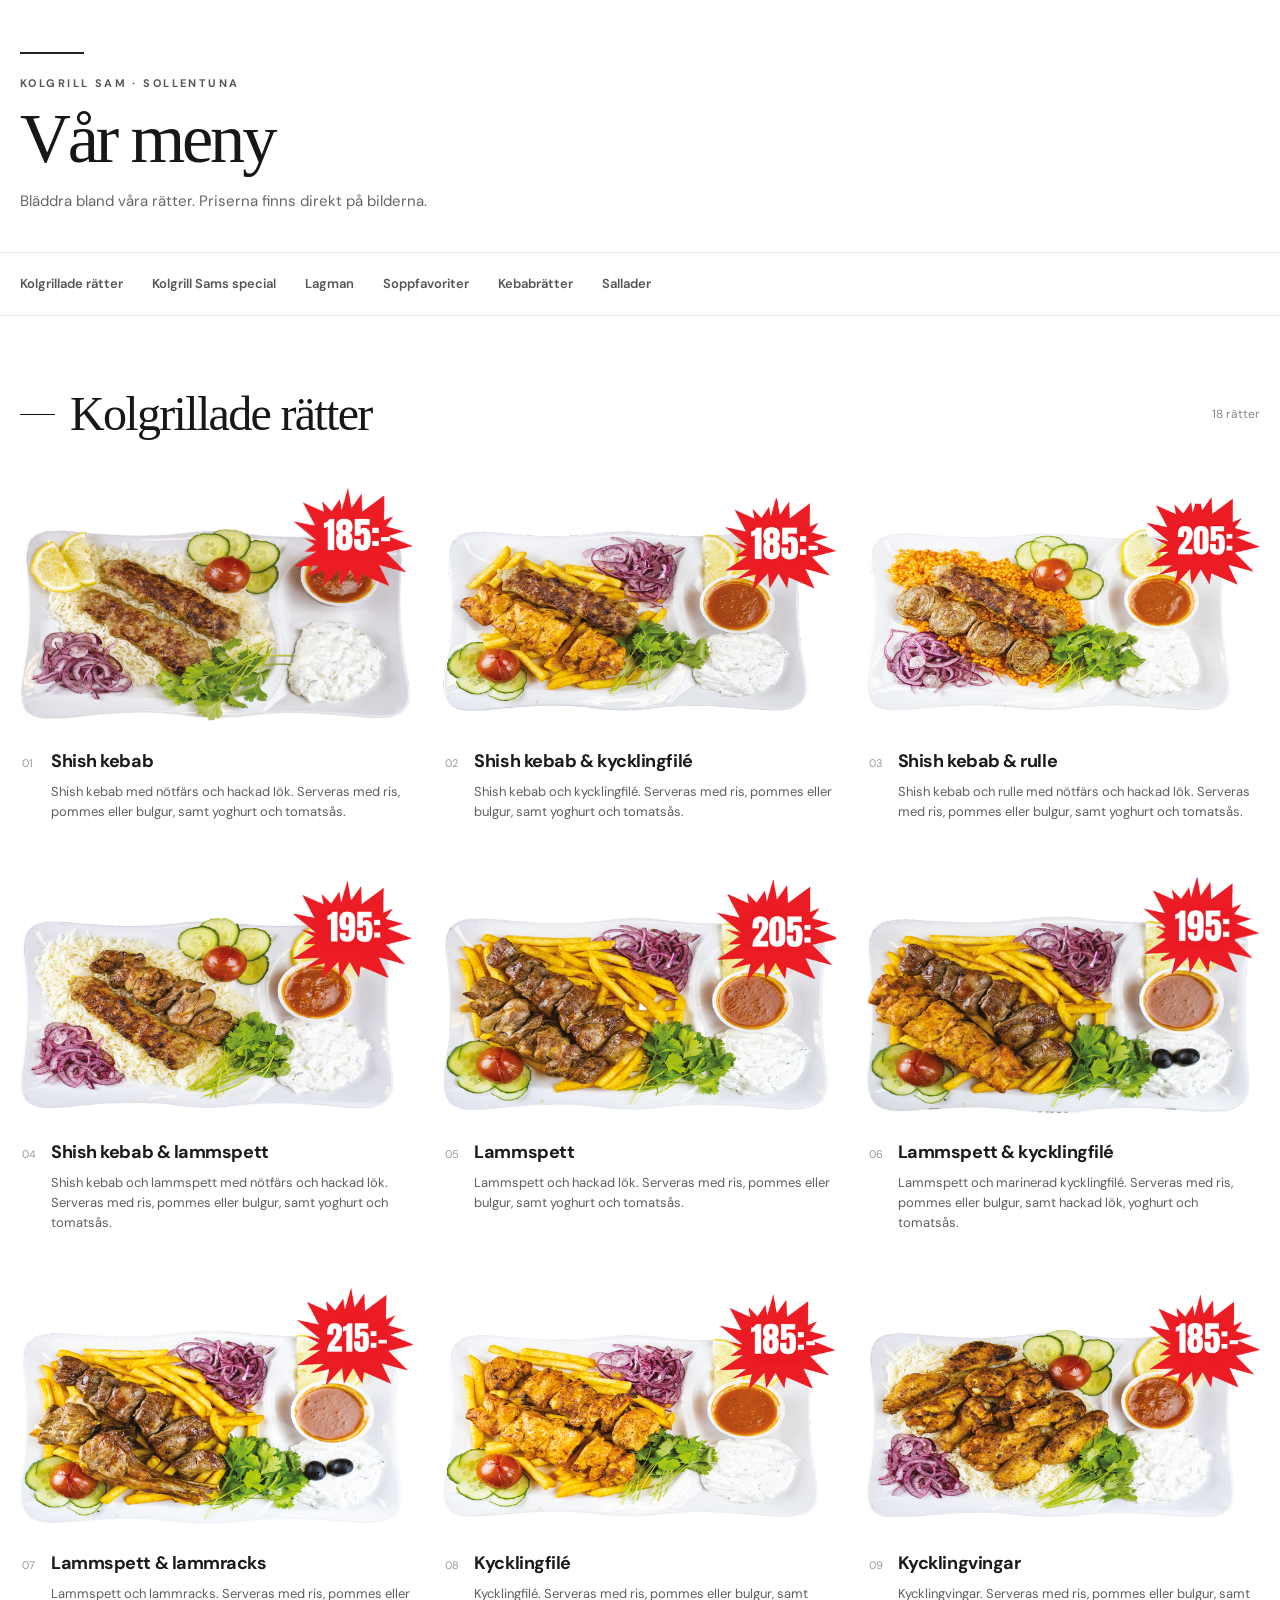
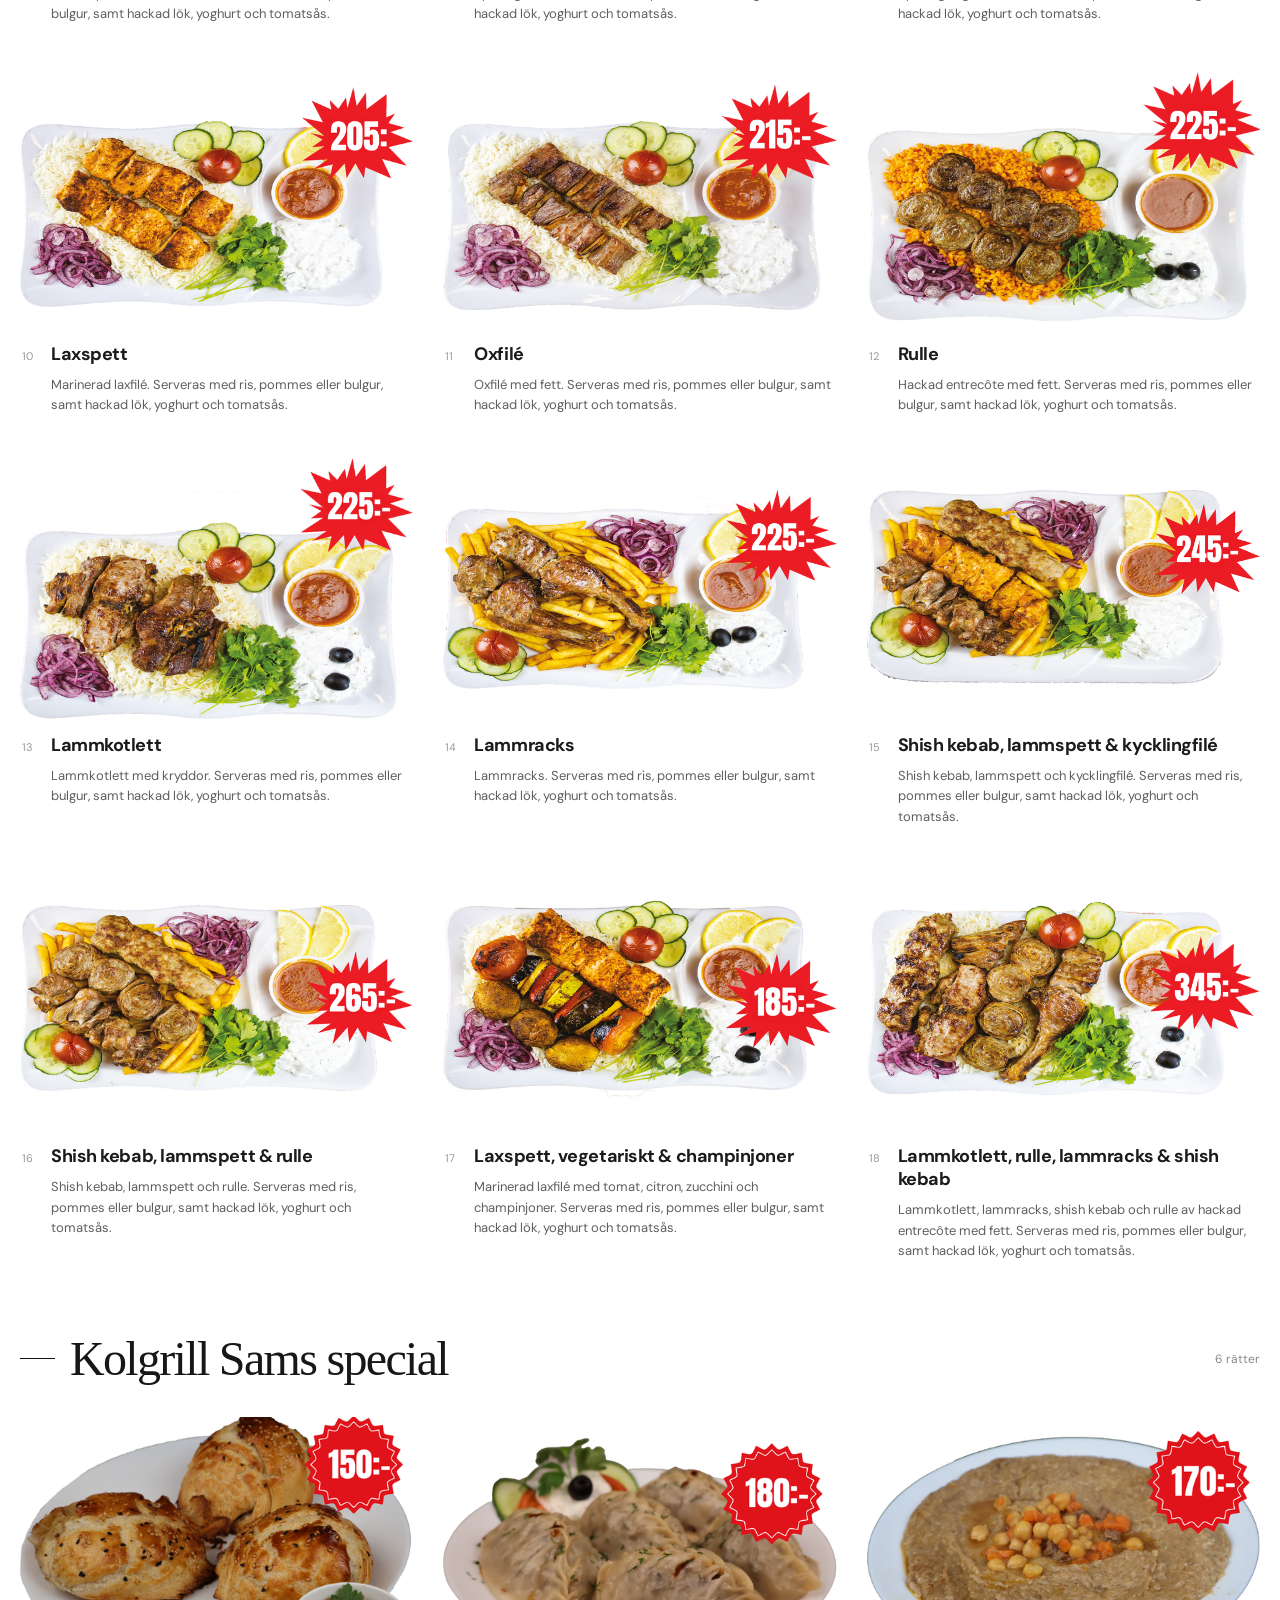
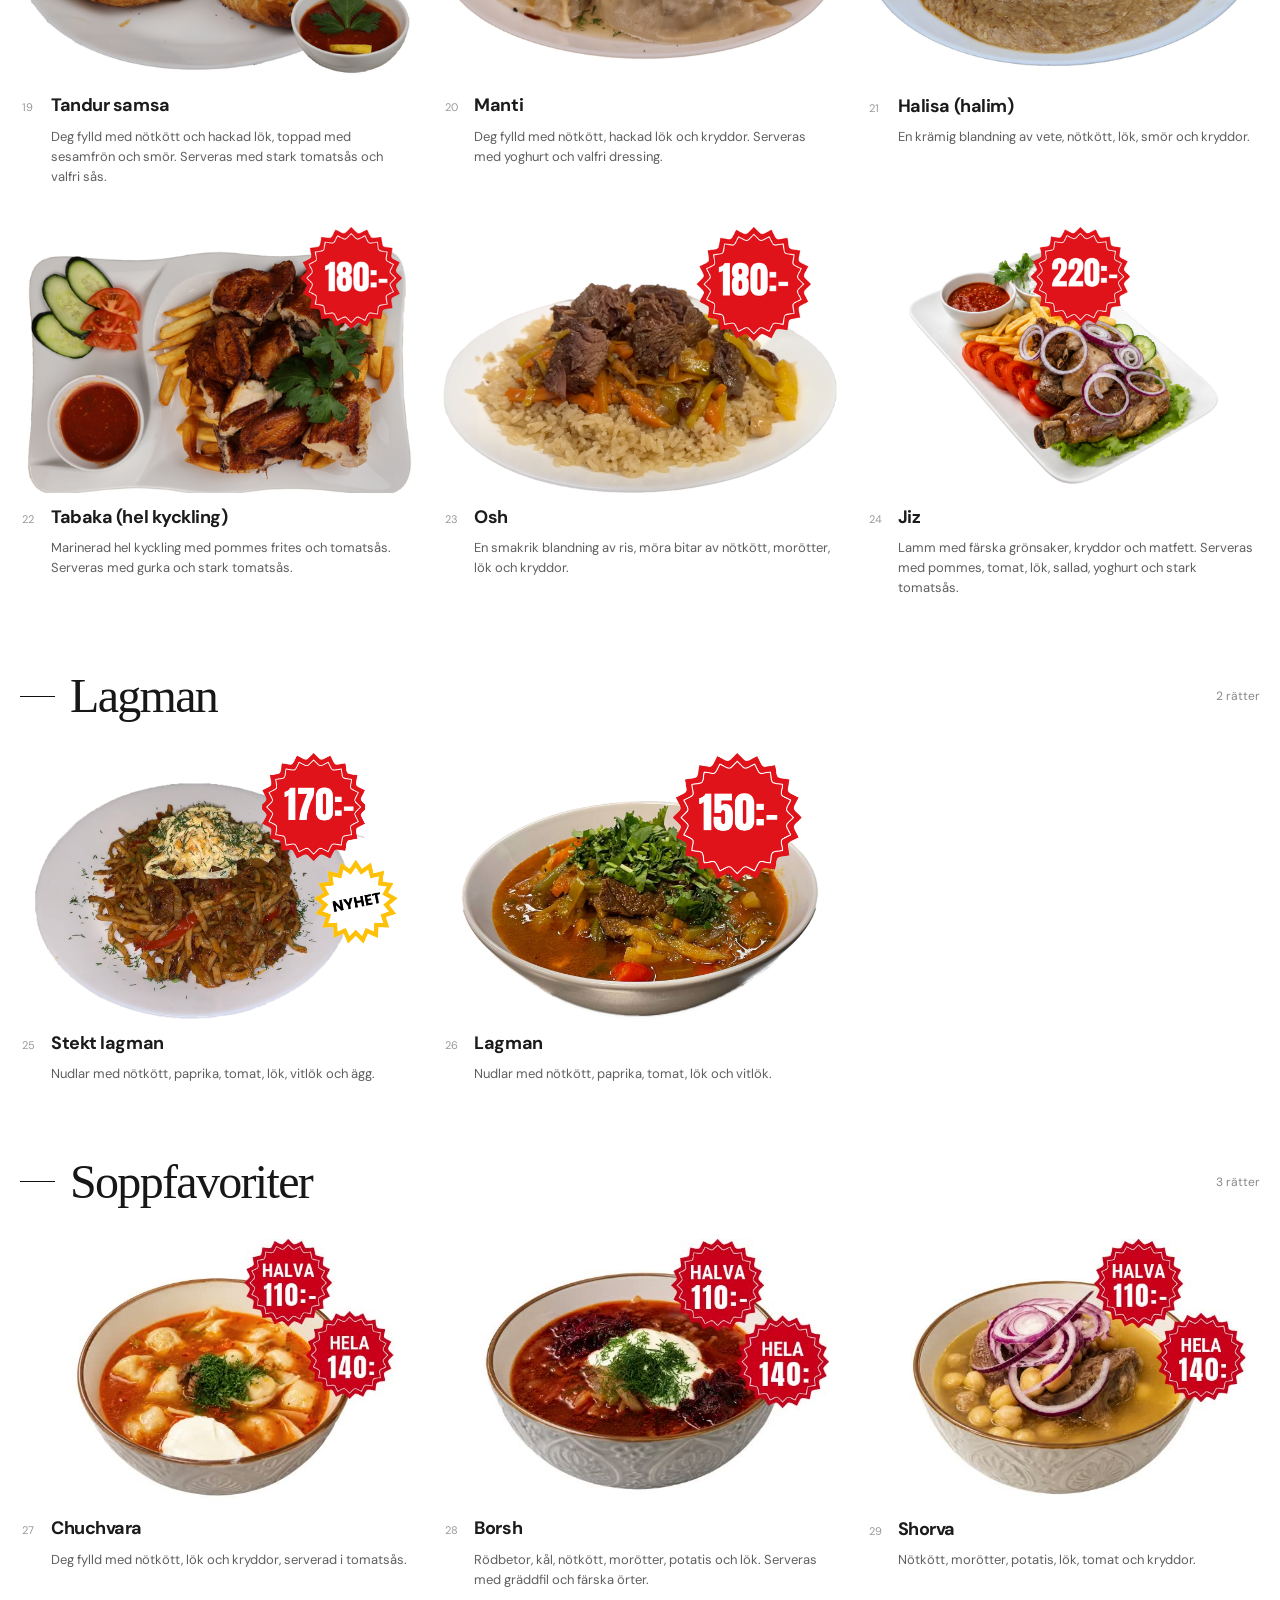
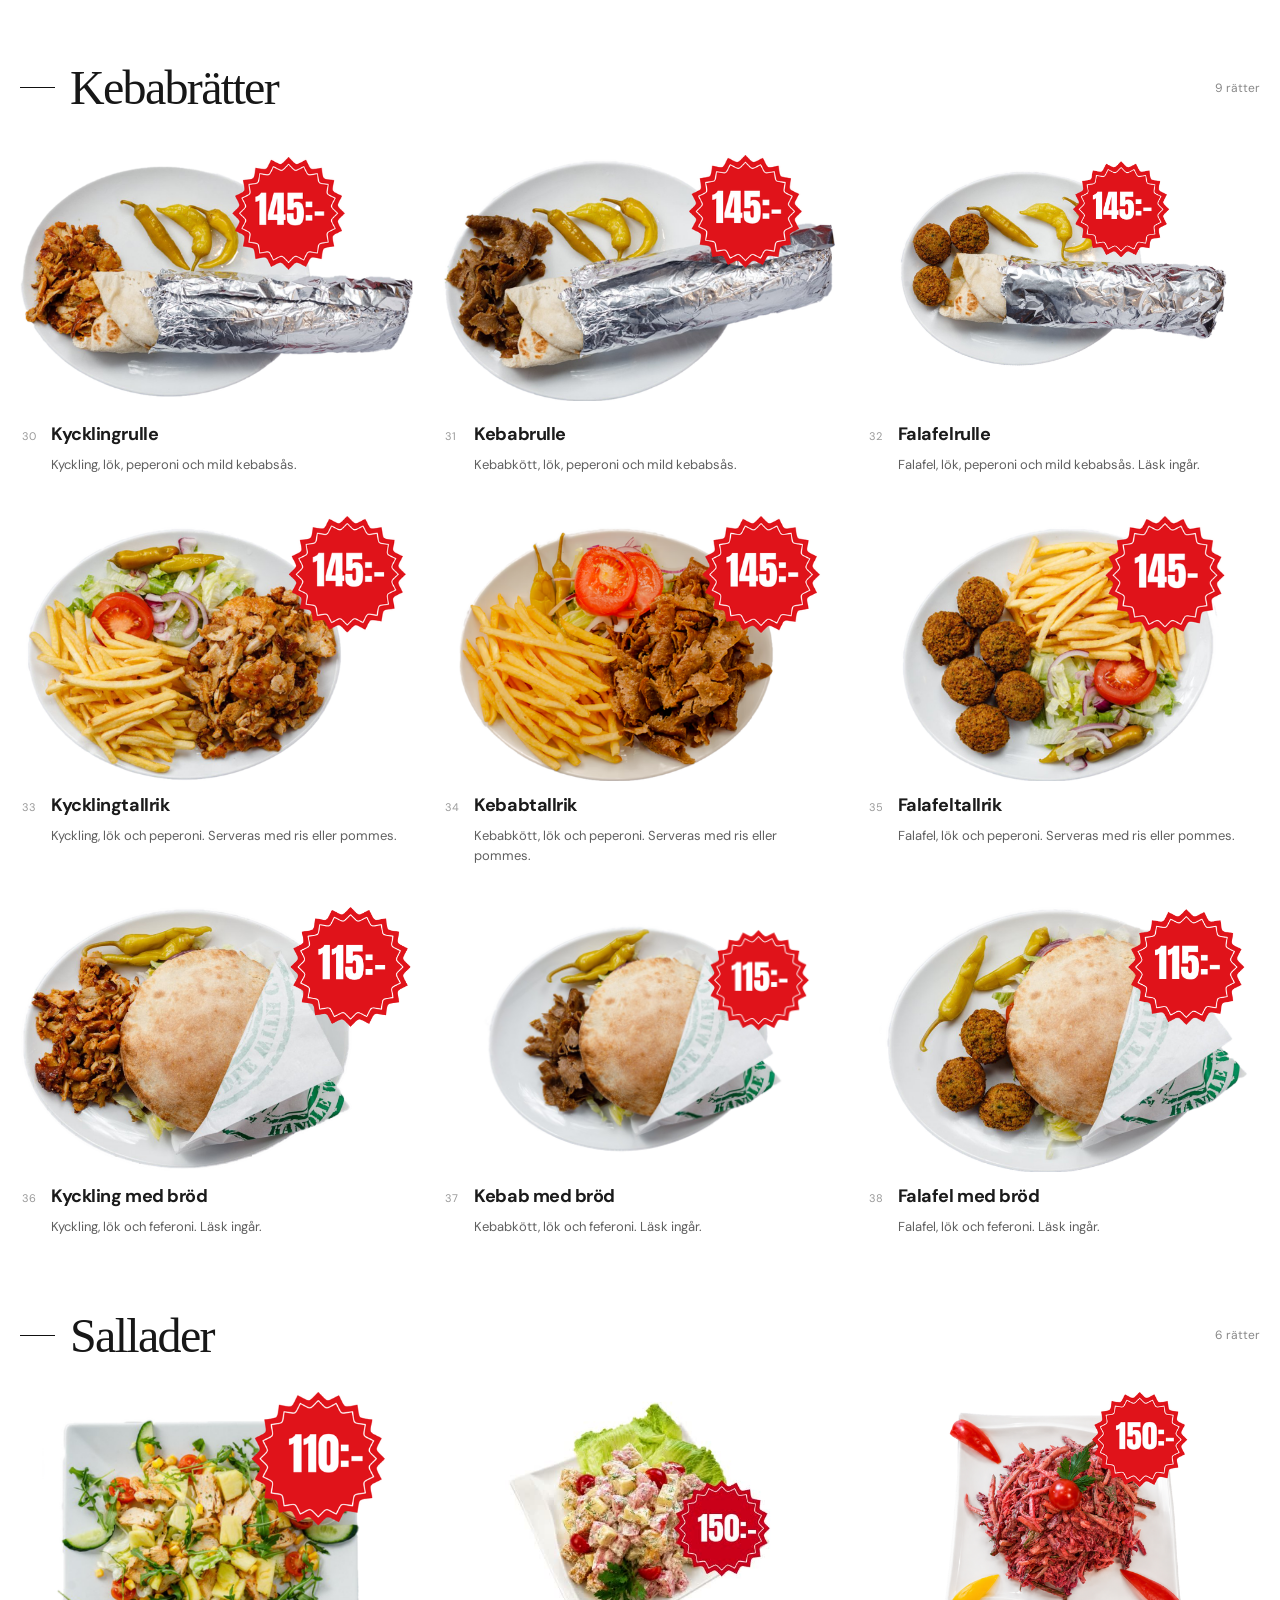
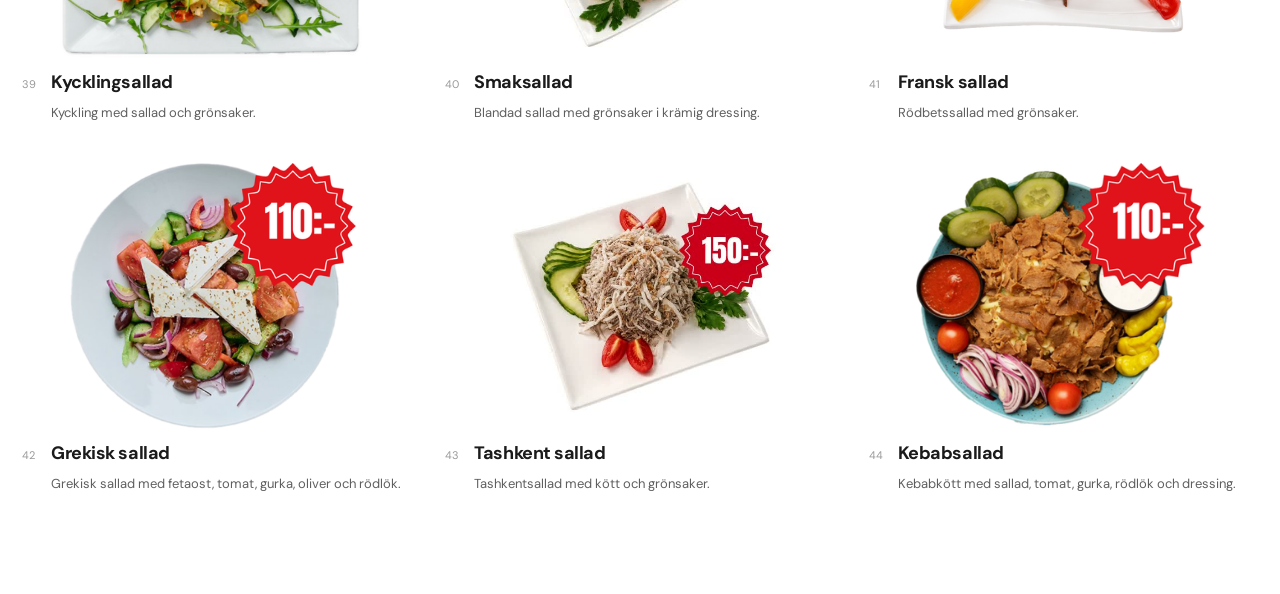
==== commit 7f033548: "Replace bread dishes and French salad photos" ====
--- a/index.html
+++ b/index.html
@@ -1 +1 @@
-<!doctype html><html lang="sv"><head><meta charset="utf-8"><meta name="viewport" content="width=device-width,initial-scale=1"><meta name="theme-color" content="#ffffff"><meta name="description" content="Kolgrill Sams meny med beskrivningar och priser i bilderna."><title>Vår meny | Kolgrill Sam</title><link rel="preconnect" href="https://fonts.googleapis.com"><link rel="preconnect" href="https://fonts.gstatic.com" crossorigin><link href="https://fonts.googleapis.com/css2?family=DM+Sans:wght@400;500;600;700&display=swap" rel="stylesheet"><link rel="stylesheet" href="styles.css"><style>body{margin:0}</style></head><body><main class="ks-menu-page" id="ks-menu-top"><section class="ks-menu-intro ks-menu-container" aria-labelledby="ks-menu-title"><span class="ks-menu-rule" aria-hidden="true"></span><p class="ks-menu-eyebrow">Kolgrill Sam · Sollentuna</p><h1 id="ks-menu-title">Vår meny</h1><p>Bläddra bland våra rätter. Priserna finns direkt på bilderna.</p></section><nav class="ks-menu-nav" aria-label="Menysektioner"><div class="ks-menu-nav-inner ks-menu-container"><a href="#ks-grill">Kolgrillade rätter</a><a href="#ks-special">Kolgrill Sams special</a><a href="#ks-lagman">Lagman</a><a href="#ks-soppor">Soppfavoriter</a><a href="#ks-kebab">Kebabrätter</a><a href="#ks-sallader">Sallader</a></div></nav><div class="ks-menu-container"><section class="ks-menu-group" id="ks-grill" aria-labelledby="ks-grill-title"><div class="ks-menu-heading"><h2 id="ks-grill-title">Kolgrillade rätter</h2><span class="ks-menu-count">18 rätter</span></div><div class="ks-menu-grid"><article class="ks-menu-item"><div class="ks-menu-photo"><img src="assets/dish-13.png" alt="Shish kebab, priset visas i bilden" loading="lazy"></div><div class="ks-menu-caption"><div class="ks-menu-titleline"><span class="ks-menu-number">01</span><h3>Shish kebab</h3></div><p>Shish kebab med nötfärs och hackad lök. Serveras med ris, pommes eller bulgur, samt yoghurt och tomatsås.</p></div></article><article class="ks-menu-item"><div class="ks-menu-photo"><img src="assets/dish-11.png" alt="Shish kebab &amp; kycklingfilé, priset visas i bilden" loading="lazy"></div><div class="ks-menu-caption"><div class="ks-menu-titleline"><span class="ks-menu-number">02</span><h3>Shish kebab &amp; kycklingfilé</h3></div><p>Shish kebab och kycklingfilé. Serveras med ris, pommes eller bulgur, samt yoghurt och tomatsås.</p></div></article><article class="ks-menu-item"><div class="ks-menu-photo"><img src="assets/dish-8.png" alt="Shish kebab &amp; rulle, priset visas i bilden" loading="lazy"></div><div class="ks-menu-caption"><div class="ks-menu-titleline"><span class="ks-menu-number">03</span><h3>Shish kebab &amp; rulle</h3></div><p>Shish kebab och rulle med nötfärs och hackad lök. Serveras med ris, pommes eller bulgur, samt yoghurt och tomatsås.</p></div></article><article class="ks-menu-item"><div class="ks-menu-photo"><img src="assets/dish-12.png" alt="Shish kebab &amp; lammspett, priset visas i bilden" loading="lazy"></div><div class="ks-menu-caption"><div class="ks-menu-titleline"><span class="ks-menu-number">04</span><h3>Shish kebab &amp; lammspett</h3></div><p>Shish kebab och lammspett med nötfärs och hackad lök. Serveras med ris, pommes eller bulgur, samt yoghurt och tomatsås.</p></div></article><article class="ks-menu-item"><div class="ks-menu-photo"><img src="assets/dish-10.png" alt="Lammspett, priset visas i bilden" loading="lazy"></div><div class="ks-menu-caption"><div class="ks-menu-titleline"><span class="ks-menu-number">05</span><h3>Lammspett</h3></div><p>Lammspett och hackad lök. Serveras med ris, pommes eller bulgur, samt yoghurt och tomatsås.</p></div></article><article class="ks-menu-item"><div class="ks-menu-photo"><img src="assets/dish-9.png" alt="Lammspett &amp; kycklingfilé, priset visas i bilden" loading="lazy"></div><div class="ks-menu-caption"><div class="ks-menu-titleline"><span class="ks-menu-number">06</span><h3>Lammspett &amp; kycklingfilé</h3></div><p>Lammspett och marinerad kycklingfilé. Serveras med ris, pommes eller bulgur, samt hackad lök, yoghurt och tomatsås.</p></div></article><article class="ks-menu-item"><div class="ks-menu-photo"><img src="assets/dish-18.png" alt="Lammspett &amp; lammracks, priset visas i bilden" loading="lazy"></div><div class="ks-menu-caption"><div class="ks-menu-titleline"><span class="ks-menu-number">07</span><h3>Lammspett &amp; lammracks</h3></div><p>Lammspett och lammracks. Serveras med ris, pommes eller bulgur, samt hackad lök, yoghurt och tomatsås.</p></div></article><article class="ks-menu-item"><div class="ks-menu-photo"><img src="assets/dish-17.png" alt="Kycklingfilé, priset visas i bilden" loading="lazy"></div><div class="ks-menu-caption"><div class="ks-menu-titleline"><span class="ks-menu-number">08</span><h3>Kycklingfilé</h3></div><p>Kycklingfilé. Serveras med ris, pommes eller bulgur, samt hackad lök, yoghurt och tomatsås.</p></div></article><article class="ks-menu-item"><div class="ks-menu-photo"><img src="assets/dish-15.png" alt="Kycklingvingar, priset visas i bilden" loading="lazy"></div><div class="ks-menu-caption"><div class="ks-menu-titleline"><span class="ks-menu-number">09</span><h3>Kycklingvingar</h3></div><p>Kycklingvingar. Serveras med ris, pommes eller bulgur, samt hackad lök, yoghurt och tomatsås.</p></div></article><article class="ks-menu-item"><div class="ks-menu-photo"><img src="assets/dish-19.png" alt="Laxspett, priset visas i bilden" loading="lazy"></div><div class="ks-menu-caption"><div class="ks-menu-titleline"><span class="ks-menu-number">10</span><h3>Laxspett</h3></div><p>Marinerad laxfilé. Serveras med ris, pommes eller bulgur, samt hackad lök, yoghurt och tomatsås.</p></div></article><article class="ks-menu-item"><div class="ks-menu-photo"><img src="assets/dish-16.png" alt="Oxfilé, priset visas i bilden" loading="lazy"></div><div class="ks-menu-caption"><div class="ks-menu-titleline"><span class="ks-menu-number">11</span><h3>Oxfilé</h3></div><p>Oxfilé med fett. Serveras med ris, pommes eller bulgur, samt hackad lök, yoghurt och tomatsås.</p></div></article><article class="ks-menu-item"><div class="ks-menu-photo"><img src="assets/dish-14.png" alt="Rulle, priset visas i bilden" loading="lazy"></div><div class="ks-menu-caption"><div class="ks-menu-titleline"><span class="ks-menu-number">12</span><h3>Rulle</h3></div><p>Hackad entrecôte med fett. Serveras med ris, pommes eller bulgur, samt hackad lök, yoghurt och tomatsås.</p></div></article><article class="ks-menu-item"><div class="ks-menu-photo"><img src="assets/dish-24.png" alt="Lammkotlett, priset visas i bilden" loading="lazy"></div><div class="ks-menu-caption"><div class="ks-menu-titleline"><span class="ks-menu-number">13</span><h3>Lammkotlett</h3></div><p>Lammkotlett med kryddor. Serveras med ris, pommes eller bulgur, samt hackad lök, yoghurt och tomatsås.</p></div></article><article class="ks-menu-item"><div class="ks-menu-photo"><img src="assets/dish-22.png" alt="Lammracks, priset visas i bilden" loading="lazy"></div><div class="ks-menu-caption"><div class="ks-menu-titleline"><span class="ks-menu-number">14</span><h3>Lammracks</h3></div><p>Lammracks. Serveras med ris, pommes eller bulgur, samt hackad lök, yoghurt och tomatsås.</p></div></article><article class="ks-menu-item"><div class="ks-menu-photo"><img src="assets/dish-21.png" alt="Shish kebab, lammspett &amp; kycklingfilé, priset visas i bilden" loading="lazy"></div><div class="ks-menu-caption"><div class="ks-menu-titleline"><span class="ks-menu-number">15</span><h3>Shish kebab, lammspett &amp; kycklingfilé</h3></div><p>Shish kebab, lammspett och kycklingfilé. Serveras med ris, pommes eller bulgur, samt hackad lök, yoghurt och tomatsås.</p></div></article><article class="ks-menu-item"><div class="ks-menu-photo"><img src="assets/dish-25.png" alt="Shish kebab, lammspett &amp; rulle, priset visas i bilden" loading="lazy"></div><div class="ks-menu-caption"><div class="ks-menu-titleline"><span class="ks-menu-number">16</span><h3>Shish kebab, lammspett &amp; rulle</h3></div><p>Shish kebab, lammspett och rulle. Serveras med ris, pommes eller bulgur, samt hackad lök, yoghurt och tomatsås.</p></div></article><article class="ks-menu-item"><div class="ks-menu-photo"><img src="assets/dish-23.png" alt="Laxspett, vegetariskt &amp; champinjoner, priset visas i bilden" loading="lazy"></div><div class="ks-menu-caption"><div class="ks-menu-titleline"><span class="ks-menu-number">17</span><h3>Laxspett, vegetariskt &amp; champinjoner</h3></div><p>Marinerad laxfilé med tomat, citron, zucchini och champinjoner. Serveras med ris, pommes eller bulgur, samt hackad lök, yoghurt och tomatsås.</p></div></article><article class="ks-menu-item"><div class="ks-menu-photo"><img src="assets/dish-20.png" alt="Lammkotlett, rulle, lammracks &amp; shish kebab, priset visas i bilden" loading="lazy"></div><div class="ks-menu-caption"><div class="ks-menu-titleline"><span class="ks-menu-number">18</span><h3>Lammkotlett, rulle, lammracks &amp; shish kebab</h3></div><p>Lammkotlett, lammracks, shish kebab och rulle av hackad entrecôte med fett. Serveras med ris, pommes eller bulgur, samt hackad lök, yoghurt och tomatsås.</p></div></article></div></section><section class="ks-menu-group" id="ks-special" aria-labelledby="ks-special-title"><div class="ks-menu-heading"><h2 id="ks-special-title">Kolgrill Sams special</h2><span class="ks-menu-count">6 rätter</span></div><div class="ks-menu-grid"><article class="ks-menu-item"><div class="ks-menu-photo"><img src="assets/dish-5.png" alt="Tandur samsa, priset visas i bilden" loading="lazy"></div><div class="ks-menu-caption"><div class="ks-menu-titleline"><span class="ks-menu-number">19</span><h3>Tandur samsa</h3></div><p>Deg fylld med nötkött och hackad lök, toppad med sesamfrön och smör. Serveras med stark tomatsås och valfri sås.</p></div></article><article class="ks-menu-item"><div class="ks-menu-photo"><img src="assets/dish-3.png" alt="Manti, priset visas i bilden" loading="lazy"></div><div class="ks-menu-caption"><div class="ks-menu-titleline"><span class="ks-menu-number">20</span><h3>Manti</h3></div><p>Deg fylld med nötkött, hackad lök och kryddor. Serveras med yoghurt och valfri dressing.</p></div></article><article class="ks-menu-item"><div class="ks-menu-photo"><img src="assets/dish-2.png" alt="Halisa (halim), priset visas i bilden" loading="lazy"></div><div class="ks-menu-caption"><div class="ks-menu-titleline"><span class="ks-menu-number">21</span><h3>Halisa (halim)</h3></div><p>En krämig blandning av vete, nötkött, lök, smör och kryddor.</p></div></article><article class="ks-menu-item"><div class="ks-menu-photo"><img src="assets/dish-4.png" alt="Tabaka (hel kyckling), priset visas i bilden" loading="lazy"></div><div class="ks-menu-caption"><div class="ks-menu-titleline"><span class="ks-menu-number">22</span><h3>Tabaka (hel kyckling)</h3></div><p>Marinerad hel kyckling med pommes frites och tomatsås. Serveras med gurka och stark tomatsås.</p></div></article><article class="ks-menu-item"><div class="ks-menu-photo"><img src="assets/dish-1.png" alt="Osh, priset visas i bilden" loading="lazy"></div><div class="ks-menu-caption"><div class="ks-menu-titleline"><span class="ks-menu-number">23</span><h3>Osh</h3></div><p>En smakrik blandning av ris, möra bitar av nötkött, morötter, lök och kryddor.</p></div></article><article class="ks-menu-item"><div class="ks-menu-photo"><img src="assets/dish-jiz.png" alt="Jiz, priset visas i bilden" loading="lazy"></div><div class="ks-menu-caption"><div class="ks-menu-titleline"><span class="ks-menu-number">24</span><h3>Jiz</h3></div><p>Lamm med färska grönsaker, kryddor och matfett. Serveras med pommes, tomat, lök, sallad, yoghurt och stark tomatsås.</p></div></article></div></section><section class="ks-menu-group" id="ks-lagman" aria-labelledby="ks-lagman-title"><div class="ks-menu-heading"><h2 id="ks-lagman-title">Lagman</h2><span class="ks-menu-count">2 rätter</span></div><div class="ks-menu-grid"><article class="ks-menu-item"><div class="ks-menu-photo"><img src="assets/dish-7.png" alt="Stekt lagman, priset visas i bilden" loading="lazy"></div><div class="ks-menu-caption"><div class="ks-menu-titleline"><span class="ks-menu-number">25</span><h3>Stekt lagman</h3></div><p>Nudlar med nötkött, paprika, tomat, lök, vitlök och ägg.</p></div></article><article class="ks-menu-item"><div class="ks-menu-photo"><img src="assets/dish-6.png" alt="Lagman, priset visas i bilden" loading="lazy"></div><div class="ks-menu-caption"><div class="ks-menu-titleline"><span class="ks-menu-number">26</span><h3>Lagman</h3></div><p>Nudlar med nötkött, paprika, tomat, lök och vitlök.</p></div></article></div></section><section class="ks-menu-group" id="ks-soppor" aria-labelledby="ks-soppor-title"><div class="ks-menu-heading"><h2 id="ks-soppor-title">Soppfavoriter</h2><span class="ks-menu-count">3 rätter</span></div><div class="ks-menu-grid"><article class="ks-menu-item"><div class="ks-menu-photo"><img src="assets/chuchvara.jpg" alt="Chuchvara, priset visas i bilden" loading="lazy"></div><div class="ks-menu-caption"><div class="ks-menu-titleline"><span class="ks-menu-number">27</span><h3>Chuchvara</h3></div><p>Deg fylld med nötkött, lök och kryddor, serverad i tomatsås.</p></div></article><article class="ks-menu-item"><div class="ks-menu-photo"><img src="assets/borsh.jpg" alt="Borsh, priset visas i bilden" loading="lazy"></div><div class="ks-menu-caption"><div class="ks-menu-titleline"><span class="ks-menu-number">28</span><h3>Borsh</h3></div><p>Rödbetor, kål, nötkött, morötter, potatis och lök. Serveras med gräddfil och färska örter.</p></div></article><article class="ks-menu-item"><div class="ks-menu-photo"><img src="assets/shorva.jpg" alt="Shorva, priset visas i bilden" loading="lazy"></div><div class="ks-menu-caption"><div class="ks-menu-titleline"><span class="ks-menu-number">29</span><h3>Shorva</h3></div><p>Nötkött, morötter, potatis, lök, tomat och kryddor.</p></div></article></div></section><section class="ks-menu-group" id="ks-kebab" aria-labelledby="ks-kebab-title"><div class="ks-menu-heading"><h2 id="ks-kebab-title">Kebabrätter</h2><span class="ks-menu-count">9 rätter</span></div><div class="ks-menu-grid"><article class="ks-menu-item"><div class="ks-menu-photo"><img src="assets/dish-30.png" alt="Kycklingrulle, priset visas i bilden" loading="lazy"></div><div class="ks-menu-caption"><div class="ks-menu-titleline"><span class="ks-menu-number">30</span><h3>Kycklingrulle</h3></div><p>Kyckling, lök, peperoni och mild kebabsås.</p></div></article><article class="ks-menu-item"><div class="ks-menu-photo"><img src="assets/dish-28.png" alt="Kebabrulle, priset visas i bilden" loading="lazy"></div><div class="ks-menu-caption"><div class="ks-menu-titleline"><span class="ks-menu-number">31</span><h3>Kebabrulle</h3></div><p>Kebabkött, lök, peperoni och mild kebabsås.</p></div></article><article class="ks-menu-item"><div class="ks-menu-photo"><img src="assets/dish-26.png" alt="Falafelrulle, priset visas i bilden" loading="lazy"></div><div class="ks-menu-caption"><div class="ks-menu-titleline"><span class="ks-menu-number">32</span><h3>Falafelrulle</h3></div><p>Falafel, lök, peperoni och mild kebabsås. Läsk ingår.</p></div></article><article class="ks-menu-item"><div class="ks-menu-photo"><img src="assets/dish-31.png" alt="Kycklingtallrik, priset visas i bilden" loading="lazy"></div><div class="ks-menu-caption"><div class="ks-menu-titleline"><span class="ks-menu-number">33</span><h3>Kycklingtallrik</h3></div><p>Kyckling, lök och peperoni. Serveras med ris eller pommes.</p></div></article><article class="ks-menu-item"><div class="ks-menu-photo"><img src="assets/dish-29.png" alt="Kebabtallrik, priset visas i bilden" loading="lazy"></div><div class="ks-menu-caption"><div class="ks-menu-titleline"><span class="ks-menu-number">34</span><h3>Kebabtallrik</h3></div><p>Kebabkött, lök och peperoni. Serveras med ris eller pommes.</p></div></article><article class="ks-menu-item"><div class="ks-menu-photo"><img src="assets/dish-27.png" alt="Falafeltallrik, priset visas i bilden" loading="lazy"></div><div class="ks-menu-caption"><div class="ks-menu-titleline"><span class="ks-menu-number">35</span><h3>Falafeltallrik</h3></div><p>Falafel, lök och peperoni. Serveras med ris eller pommes.</p></div></article><article class="ks-menu-item"><div class="ks-menu-photo"><div class="ks-menu-poster ks-menu-poster-kebab ks-menu-poster-0" role="img" aria-label="Kyckling med bröd, priset visas i bilden"></div></div><div class="ks-menu-caption"><div class="ks-menu-titleline"><span class="ks-menu-number">36</span><h3>Kyckling med bröd</h3></div><p>Kyckling, lök och feferoni. Läsk ingår.</p></div></article><article class="ks-menu-item"><div class="ks-menu-photo"><div class="ks-menu-poster ks-menu-poster-kebab ks-menu-poster-1" role="img" aria-label="Kebab med bröd, priset visas i bilden"></div></div><div class="ks-menu-caption"><div class="ks-menu-titleline"><span class="ks-menu-number">37</span><h3>Kebab med bröd</h3></div><p>Kebabkött, lök och feferoni. Läsk ingår.</p></div></article><article class="ks-menu-item"><div class="ks-menu-photo"><div class="ks-menu-poster ks-menu-poster-kebab ks-menu-poster-2" role="img" aria-label="Falafel med bröd, priset visas i bilden"></div></div><div class="ks-menu-caption"><div class="ks-menu-titleline"><span class="ks-menu-number">38</span><h3>Falafel med bröd</h3></div><p>Falafel, lök och feferoni. Läsk ingår.</p></div></article></div></section><section class="ks-menu-group" id="ks-sallader" aria-labelledby="ks-sallader-title"><div class="ks-menu-heading"><h2 id="ks-sallader-title">Sallader</h2><span class="ks-menu-count">6 rätter</span></div><div class="ks-menu-grid"><article class="ks-menu-item"><div class="ks-menu-photo"><img src="assets/dish-33.png" alt="Kycklingsallad, priset visas i bilden" loading="lazy"></div><div class="ks-menu-caption"><div class="ks-menu-titleline"><span class="ks-menu-number">39</span><h3>Kycklingsallad</h3></div><p>Kyckling med sallad och grönsaker.</p></div></article><article class="ks-menu-item"><div class="ks-menu-photo"><img src="assets/smaksallad.jpg" alt="Smaksallad, priset visas i bilden" loading="lazy"></div><div class="ks-menu-caption"><div class="ks-menu-titleline"><span class="ks-menu-number">40</span><h3>Smaksallad</h3></div><p>Blandad sallad med grönsaker i krämig dressing.</p></div></article><article class="ks-menu-item"><div class="ks-menu-photo"><div class="ks-menu-poster ks-menu-poster-sallad" role="img" aria-label="Fransk sallad, priset visas i bilden"></div></div><div class="ks-menu-caption"><div class="ks-menu-titleline"><span class="ks-menu-number">41</span><h3>Fransk sallad</h3></div><p>Rödbetssallad med grönsaker.</p></div></article><article class="ks-menu-item"><div class="ks-menu-photo"><img src="assets/dish-34.png" alt="Grekisk sallad, priset visas i bilden" loading="lazy"></div><div class="ks-menu-caption"><div class="ks-menu-titleline"><span class="ks-menu-number">42</span><h3>Grekisk sallad</h3></div><p>Grekisk sallad med fetaost, tomat, gurka, oliver och rödlök.</p></div></article><article class="ks-menu-item"><div class="ks-menu-photo"><img src="assets/tashkent.jpg" alt="Tashkent sallad, priset visas i bilden" loading="lazy"></div><div class="ks-menu-caption"><div class="ks-menu-titleline"><span class="ks-menu-number">43</span><h3>Tashkent sallad</h3></div><p>Tashkentsallad med kött och grönsaker.</p></div></article><article class="ks-menu-item"><div class="ks-menu-photo"><img src="assets/dish-32.png" alt="Kebabsallad, priset visas i bilden" loading="lazy"></div><div class="ks-menu-caption"><div class="ks-menu-titleline"><span class="ks-menu-number">44</span><h3>Kebabsallad</h3></div><p>Kebabkött med sallad, tomat, gurka, rödlök och dressing.</p></div></article></div></section></div></main></body></html>+<!doctype html><html lang="sv"><head><meta charset="utf-8"><meta name="viewport" content="width=device-width,initial-scale=1"><meta name="theme-color" content="#ffffff"><meta name="description" content="Kolgrill Sams meny med beskrivningar och priser i bilderna."><title>Vår meny | Kolgrill Sam</title><link rel="preconnect" href="https://fonts.googleapis.com"><link rel="preconnect" href="https://fonts.gstatic.com" crossorigin><link href="https://fonts.googleapis.com/css2?family=DM+Sans:wght@400;500;600;700&display=swap" rel="stylesheet"><link rel="stylesheet" href="styles.css"><style>body{margin:0}</style></head><body><main class="ks-menu-page" id="ks-menu-top"><section class="ks-menu-intro ks-menu-container" aria-labelledby="ks-menu-title"><span class="ks-menu-rule" aria-hidden="true"></span><p class="ks-menu-eyebrow">Kolgrill Sam · Sollentuna</p><h1 id="ks-menu-title">Vår meny</h1><p>Bläddra bland våra rätter. Priserna finns direkt på bilderna.</p></section><nav class="ks-menu-nav" aria-label="Menysektioner"><div class="ks-menu-nav-inner ks-menu-container"><a href="#ks-grill">Kolgrillade rätter</a><a href="#ks-special">Kolgrill Sams special</a><a href="#ks-lagman">Lagman</a><a href="#ks-soppor">Soppfavoriter</a><a href="#ks-kebab">Kebabrätter</a><a href="#ks-sallader">Sallader</a></div></nav><div class="ks-menu-container"><section class="ks-menu-group" id="ks-grill" aria-labelledby="ks-grill-title"><div class="ks-menu-heading"><h2 id="ks-grill-title">Kolgrillade rätter</h2><span class="ks-menu-count">18 rätter</span></div><div class="ks-menu-grid"><article class="ks-menu-item"><div class="ks-menu-photo"><img src="assets/dish-13.png" alt="Shish kebab, priset visas i bilden" loading="lazy"></div><div class="ks-menu-caption"><div class="ks-menu-titleline"><span class="ks-menu-number">01</span><h3>Shish kebab</h3></div><p>Shish kebab med nötfärs och hackad lök. Serveras med ris, pommes eller bulgur, samt yoghurt och tomatsås.</p></div></article><article class="ks-menu-item"><div class="ks-menu-photo"><img src="assets/dish-11.png" alt="Shish kebab &amp; kycklingfilé, priset visas i bilden" loading="lazy"></div><div class="ks-menu-caption"><div class="ks-menu-titleline"><span class="ks-menu-number">02</span><h3>Shish kebab &amp; kycklingfilé</h3></div><p>Shish kebab och kycklingfilé. Serveras med ris, pommes eller bulgur, samt yoghurt och tomatsås.</p></div></article><article class="ks-menu-item"><div class="ks-menu-photo"><img src="assets/dish-8.png" alt="Shish kebab &amp; rulle, priset visas i bilden" loading="lazy"></div><div class="ks-menu-caption"><div class="ks-menu-titleline"><span class="ks-menu-number">03</span><h3>Shish kebab &amp; rulle</h3></div><p>Shish kebab och rulle med nötfärs och hackad lök. Serveras med ris, pommes eller bulgur, samt yoghurt och tomatsås.</p></div></article><article class="ks-menu-item"><div class="ks-menu-photo"><img src="assets/dish-12.png" alt="Shish kebab &amp; lammspett, priset visas i bilden" loading="lazy"></div><div class="ks-menu-caption"><div class="ks-menu-titleline"><span class="ks-menu-number">04</span><h3>Shish kebab &amp; lammspett</h3></div><p>Shish kebab och lammspett med nötfärs och hackad lök. Serveras med ris, pommes eller bulgur, samt yoghurt och tomatsås.</p></div></article><article class="ks-menu-item"><div class="ks-menu-photo"><img src="assets/dish-10.png" alt="Lammspett, priset visas i bilden" loading="lazy"></div><div class="ks-menu-caption"><div class="ks-menu-titleline"><span class="ks-menu-number">05</span><h3>Lammspett</h3></div><p>Lammspett och hackad lök. Serveras med ris, pommes eller bulgur, samt yoghurt och tomatsås.</p></div></article><article class="ks-menu-item"><div class="ks-menu-photo"><img src="assets/dish-9.png" alt="Lammspett &amp; kycklingfilé, priset visas i bilden" loading="lazy"></div><div class="ks-menu-caption"><div class="ks-menu-titleline"><span class="ks-menu-number">06</span><h3>Lammspett &amp; kycklingfilé</h3></div><p>Lammspett och marinerad kycklingfilé. Serveras med ris, pommes eller bulgur, samt hackad lök, yoghurt och tomatsås.</p></div></article><article class="ks-menu-item"><div class="ks-menu-photo"><img src="assets/dish-18.png" alt="Lammspett &amp; lammracks, priset visas i bilden" loading="lazy"></div><div class="ks-menu-caption"><div class="ks-menu-titleline"><span class="ks-menu-number">07</span><h3>Lammspett &amp; lammracks</h3></div><p>Lammspett och lammracks. Serveras med ris, pommes eller bulgur, samt hackad lök, yoghurt och tomatsås.</p></div></article><article class="ks-menu-item"><div class="ks-menu-photo"><img src="assets/dish-17.png" alt="Kycklingfilé, priset visas i bilden" loading="lazy"></div><div class="ks-menu-caption"><div class="ks-menu-titleline"><span class="ks-menu-number">08</span><h3>Kycklingfilé</h3></div><p>Kycklingfilé. Serveras med ris, pommes eller bulgur, samt hackad lök, yoghurt och tomatsås.</p></div></article><article class="ks-menu-item"><div class="ks-menu-photo"><img src="assets/dish-15.png" alt="Kycklingvingar, priset visas i bilden" loading="lazy"></div><div class="ks-menu-caption"><div class="ks-menu-titleline"><span class="ks-menu-number">09</span><h3>Kycklingvingar</h3></div><p>Kycklingvingar. Serveras med ris, pommes eller bulgur, samt hackad lök, yoghurt och tomatsås.</p></div></article><article class="ks-menu-item"><div class="ks-menu-photo"><img src="assets/dish-19.png" alt="Laxspett, priset visas i bilden" loading="lazy"></div><div class="ks-menu-caption"><div class="ks-menu-titleline"><span class="ks-menu-number">10</span><h3>Laxspett</h3></div><p>Marinerad laxfilé. Serveras med ris, pommes eller bulgur, samt hackad lök, yoghurt och tomatsås.</p></div></article><article class="ks-menu-item"><div class="ks-menu-photo"><img src="assets/dish-16.png" alt="Oxfilé, priset visas i bilden" loading="lazy"></div><div class="ks-menu-caption"><div class="ks-menu-titleline"><span class="ks-menu-number">11</span><h3>Oxfilé</h3></div><p>Oxfilé med fett. Serveras med ris, pommes eller bulgur, samt hackad lök, yoghurt och tomatsås.</p></div></article><article class="ks-menu-item"><div class="ks-menu-photo"><img src="assets/dish-14.png" alt="Rulle, priset visas i bilden" loading="lazy"></div><div class="ks-menu-caption"><div class="ks-menu-titleline"><span class="ks-menu-number">12</span><h3>Rulle</h3></div><p>Hackad entrecôte med fett. Serveras med ris, pommes eller bulgur, samt hackad lök, yoghurt och tomatsås.</p></div></article><article class="ks-menu-item"><div class="ks-menu-photo"><img src="assets/dish-24.png" alt="Lammkotlett, priset visas i bilden" loading="lazy"></div><div class="ks-menu-caption"><div class="ks-menu-titleline"><span class="ks-menu-number">13</span><h3>Lammkotlett</h3></div><p>Lammkotlett med kryddor. Serveras med ris, pommes eller bulgur, samt hackad lök, yoghurt och tomatsås.</p></div></article><article class="ks-menu-item"><div class="ks-menu-photo"><img src="assets/dish-22.png" alt="Lammracks, priset visas i bilden" loading="lazy"></div><div class="ks-menu-caption"><div class="ks-menu-titleline"><span class="ks-menu-number">14</span><h3>Lammracks</h3></div><p>Lammracks. Serveras med ris, pommes eller bulgur, samt hackad lök, yoghurt och tomatsås.</p></div></article><article class="ks-menu-item"><div class="ks-menu-photo"><img src="assets/dish-21.png" alt="Shish kebab, lammspett &amp; kycklingfilé, priset visas i bilden" loading="lazy"></div><div class="ks-menu-caption"><div class="ks-menu-titleline"><span class="ks-menu-number">15</span><h3>Shish kebab, lammspett &amp; kycklingfilé</h3></div><p>Shish kebab, lammspett och kycklingfilé. Serveras med ris, pommes eller bulgur, samt hackad lök, yoghurt och tomatsås.</p></div></article><article class="ks-menu-item"><div class="ks-menu-photo"><img src="assets/dish-25.png" alt="Shish kebab, lammspett &amp; rulle, priset visas i bilden" loading="lazy"></div><div class="ks-menu-caption"><div class="ks-menu-titleline"><span class="ks-menu-number">16</span><h3>Shish kebab, lammspett &amp; rulle</h3></div><p>Shish kebab, lammspett och rulle. Serveras med ris, pommes eller bulgur, samt hackad lök, yoghurt och tomatsås.</p></div></article><article class="ks-menu-item"><div class="ks-menu-photo"><img src="assets/dish-23.png" alt="Laxspett, vegetariskt &amp; champinjoner, priset visas i bilden" loading="lazy"></div><div class="ks-menu-caption"><div class="ks-menu-titleline"><span class="ks-menu-number">17</span><h3>Laxspett, vegetariskt &amp; champinjoner</h3></div><p>Marinerad laxfilé med tomat, citron, zucchini och champinjoner. Serveras med ris, pommes eller bulgur, samt hackad lök, yoghurt och tomatsås.</p></div></article><article class="ks-menu-item"><div class="ks-menu-photo"><img src="assets/dish-20.png" alt="Lammkotlett, rulle, lammracks &amp; shish kebab, priset visas i bilden" loading="lazy"></div><div class="ks-menu-caption"><div class="ks-menu-titleline"><span class="ks-menu-number">18</span><h3>Lammkotlett, rulle, lammracks &amp; shish kebab</h3></div><p>Lammkotlett, lammracks, shish kebab och rulle av hackad entrecôte med fett. Serveras med ris, pommes eller bulgur, samt hackad lök, yoghurt och tomatsås.</p></div></article></div></section><section class="ks-menu-group" id="ks-special" aria-labelledby="ks-special-title"><div class="ks-menu-heading"><h2 id="ks-special-title">Kolgrill Sams special</h2><span class="ks-menu-count">6 rätter</span></div><div class="ks-menu-grid"><article class="ks-menu-item"><div class="ks-menu-photo"><img src="assets/dish-5.png" alt="Tandur samsa, priset visas i bilden" loading="lazy"></div><div class="ks-menu-caption"><div class="ks-menu-titleline"><span class="ks-menu-number">19</span><h3>Tandur samsa</h3></div><p>Deg fylld med nötkött och hackad lök, toppad med sesamfrön och smör. Serveras med stark tomatsås och valfri sås.</p></div></article><article class="ks-menu-item"><div class="ks-menu-photo"><img src="assets/dish-3.png" alt="Manti, priset visas i bilden" loading="lazy"></div><div class="ks-menu-caption"><div class="ks-menu-titleline"><span class="ks-menu-number">20</span><h3>Manti</h3></div><p>Deg fylld med nötkött, hackad lök och kryddor. Serveras med yoghurt och valfri dressing.</p></div></article><article class="ks-menu-item"><div class="ks-menu-photo"><img src="assets/dish-2.png" alt="Halisa (halim), priset visas i bilden" loading="lazy"></div><div class="ks-menu-caption"><div class="ks-menu-titleline"><span class="ks-menu-number">21</span><h3>Halisa (halim)</h3></div><p>En krämig blandning av vete, nötkött, lök, smör och kryddor.</p></div></article><article class="ks-menu-item"><div class="ks-menu-photo"><img src="assets/dish-4.png" alt="Tabaka (hel kyckling), priset visas i bilden" loading="lazy"></div><div class="ks-menu-caption"><div class="ks-menu-titleline"><span class="ks-menu-number">22</span><h3>Tabaka (hel kyckling)</h3></div><p>Marinerad hel kyckling med pommes frites och tomatsås. Serveras med gurka och stark tomatsås.</p></div></article><article class="ks-menu-item"><div class="ks-menu-photo"><img src="assets/dish-1.png" alt="Osh, priset visas i bilden" loading="lazy"></div><div class="ks-menu-caption"><div class="ks-menu-titleline"><span class="ks-menu-number">23</span><h3>Osh</h3></div><p>En smakrik blandning av ris, möra bitar av nötkött, morötter, lök och kryddor.</p></div></article><article class="ks-menu-item"><div class="ks-menu-photo"><img src="assets/dish-jiz.png" alt="Jiz, priset visas i bilden" loading="lazy"></div><div class="ks-menu-caption"><div class="ks-menu-titleline"><span class="ks-menu-number">24</span><h3>Jiz</h3></div><p>Lamm med färska grönsaker, kryddor och matfett. Serveras med pommes, tomat, lök, sallad, yoghurt och stark tomatsås.</p></div></article></div></section><section class="ks-menu-group" id="ks-lagman" aria-labelledby="ks-lagman-title"><div class="ks-menu-heading"><h2 id="ks-lagman-title">Lagman</h2><span class="ks-menu-count">2 rätter</span></div><div class="ks-menu-grid"><article class="ks-menu-item"><div class="ks-menu-photo"><img src="assets/dish-7.png" alt="Stekt lagman, priset visas i bilden" loading="lazy"></div><div class="ks-menu-caption"><div class="ks-menu-titleline"><span class="ks-menu-number">25</span><h3>Stekt lagman</h3></div><p>Nudlar med nötkött, paprika, tomat, lök, vitlök och ägg.</p></div></article><article class="ks-menu-item"><div class="ks-menu-photo"><img src="assets/dish-6.png" alt="Lagman, priset visas i bilden" loading="lazy"></div><div class="ks-menu-caption"><div class="ks-menu-titleline"><span class="ks-menu-number">26</span><h3>Lagman</h3></div><p>Nudlar med nötkött, paprika, tomat, lök och vitlök.</p></div></article></div></section><section class="ks-menu-group" id="ks-soppor" aria-labelledby="ks-soppor-title"><div class="ks-menu-heading"><h2 id="ks-soppor-title">Soppfavoriter</h2><span class="ks-menu-count">3 rätter</span></div><div class="ks-menu-grid"><article class="ks-menu-item"><div class="ks-menu-photo"><img src="assets/chuchvara.jpg" alt="Chuchvara, priset visas i bilden" loading="lazy"></div><div class="ks-menu-caption"><div class="ks-menu-titleline"><span class="ks-menu-number">27</span><h3>Chuchvara</h3></div><p>Deg fylld med nötkött, lök och kryddor, serverad i tomatsås.</p></div></article><article class="ks-menu-item"><div class="ks-menu-photo"><img src="assets/borsh.jpg" alt="Borsh, priset visas i bilden" loading="lazy"></div><div class="ks-menu-caption"><div class="ks-menu-titleline"><span class="ks-menu-number">28</span><h3>Borsh</h3></div><p>Rödbetor, kål, nötkött, morötter, potatis och lök. Serveras med gräddfil och färska örter.</p></div></article><article class="ks-menu-item"><div class="ks-menu-photo"><img src="assets/shorva.jpg" alt="Shorva, priset visas i bilden" loading="lazy"></div><div class="ks-menu-caption"><div class="ks-menu-titleline"><span class="ks-menu-number">29</span><h3>Shorva</h3></div><p>Nötkött, morötter, potatis, lök, tomat och kryddor.</p></div></article></div></section><section class="ks-menu-group" id="ks-kebab" aria-labelledby="ks-kebab-title"><div class="ks-menu-heading"><h2 id="ks-kebab-title">Kebabrätter</h2><span class="ks-menu-count">9 rätter</span></div><div class="ks-menu-grid"><article class="ks-menu-item"><div class="ks-menu-photo"><img src="assets/dish-30.png" alt="Kycklingrulle, priset visas i bilden" loading="lazy"></div><div class="ks-menu-caption"><div class="ks-menu-titleline"><span class="ks-menu-number">30</span><h3>Kycklingrulle</h3></div><p>Kyckling, lök, peperoni och mild kebabsås.</p></div></article><article class="ks-menu-item"><div class="ks-menu-photo"><img src="assets/dish-28.png" alt="Kebabrulle, priset visas i bilden" loading="lazy"></div><div class="ks-menu-caption"><div class="ks-menu-titleline"><span class="ks-menu-number">31</span><h3>Kebabrulle</h3></div><p>Kebabkött, lök, peperoni och mild kebabsås.</p></div></article><article class="ks-menu-item"><div class="ks-menu-photo"><img src="assets/dish-26.png" alt="Falafelrulle, priset visas i bilden" loading="lazy"></div><div class="ks-menu-caption"><div class="ks-menu-titleline"><span class="ks-menu-number">32</span><h3>Falafelrulle</h3></div><p>Falafel, lök, peperoni och mild kebabsås. Läsk ingår.</p></div></article><article class="ks-menu-item"><div class="ks-menu-photo"><img src="assets/dish-31.png" alt="Kycklingtallrik, priset visas i bilden" loading="lazy"></div><div class="ks-menu-caption"><div class="ks-menu-titleline"><span class="ks-menu-number">33</span><h3>Kycklingtallrik</h3></div><p>Kyckling, lök och peperoni. Serveras med ris eller pommes.</p></div></article><article class="ks-menu-item"><div class="ks-menu-photo"><img src="assets/dish-29.png" alt="Kebabtallrik, priset visas i bilden" loading="lazy"></div><div class="ks-menu-caption"><div class="ks-menu-titleline"><span class="ks-menu-number">34</span><h3>Kebabtallrik</h3></div><p>Kebabkött, lök och peperoni. Serveras med ris eller pommes.</p></div></article><article class="ks-menu-item"><div class="ks-menu-photo"><img src="assets/dish-27.png" alt="Falafeltallrik, priset visas i bilden" loading="lazy"></div><div class="ks-menu-caption"><div class="ks-menu-titleline"><span class="ks-menu-number">35</span><h3>Falafeltallrik</h3></div><p>Falafel, lök och peperoni. Serveras med ris eller pommes.</p></div></article><article class="ks-menu-item"><div class="ks-menu-photo"><img src="assets/dish-36.png" alt="Kyckling med bröd, priset visas i bilden" loading="lazy"></div><div class="ks-menu-caption"><div class="ks-menu-titleline"><span class="ks-menu-number">36</span><h3>Kyckling med bröd</h3></div><p>Kyckling, lök och feferoni. Läsk ingår.</p></div></article><article class="ks-menu-item"><div class="ks-menu-photo"><img src="assets/dish-37.png" alt="Kebab med bröd, priset visas i bilden" loading="lazy"></div><div class="ks-menu-caption"><div class="ks-menu-titleline"><span class="ks-menu-number">37</span><h3>Kebab med bröd</h3></div><p>Kebabkött, lök och feferoni. Läsk ingår.</p></div></article><article class="ks-menu-item"><div class="ks-menu-photo"><img src="assets/dish-38.png" alt="Falafel med bröd, priset visas i bilden" loading="lazy"></div><div class="ks-menu-caption"><div class="ks-menu-titleline"><span class="ks-menu-number">38</span><h3>Falafel med bröd</h3></div><p>Falafel, lök och feferoni. Läsk ingår.</p></div></article></div></section><section class="ks-menu-group" id="ks-sallader" aria-labelledby="ks-sallader-title"><div class="ks-menu-heading"><h2 id="ks-sallader-title">Sallader</h2><span class="ks-menu-count">6 rätter</span></div><div class="ks-menu-grid"><article class="ks-menu-item"><div class="ks-menu-photo"><img src="assets/dish-33.png" alt="Kycklingsallad, priset visas i bilden" loading="lazy"></div><div class="ks-menu-caption"><div class="ks-menu-titleline"><span class="ks-menu-number">39</span><h3>Kycklingsallad</h3></div><p>Kyckling med sallad och grönsaker.</p></div></article><article class="ks-menu-item"><div class="ks-menu-photo"><img src="assets/smaksallad.jpg" alt="Smaksallad, priset visas i bilden" loading="lazy"></div><div class="ks-menu-caption"><div class="ks-menu-titleline"><span class="ks-menu-number">40</span><h3>Smaksallad</h3></div><p>Blandad sallad med grönsaker i krämig dressing.</p></div></article><article class="ks-menu-item"><div class="ks-menu-photo"><img src="assets/dish-41.png" alt="Fransk sallad, priset visas i bilden" loading="lazy"></div><div class="ks-menu-caption"><div class="ks-menu-titleline"><span class="ks-menu-number">41</span><h3>Fransk sallad</h3></div><p>Rödbetssallad med grönsaker.</p></div></article><article class="ks-menu-item"><div class="ks-menu-photo"><img src="assets/dish-34.png" alt="Grekisk sallad, priset visas i bilden" loading="lazy"></div><div class="ks-menu-caption"><div class="ks-menu-titleline"><span class="ks-menu-number">42</span><h3>Grekisk sallad</h3></div><p>Grekisk sallad med fetaost, tomat, gurka, oliver och rödlök.</p></div></article><article class="ks-menu-item"><div class="ks-menu-photo"><img src="assets/tashkent.jpg" alt="Tashkent sallad, priset visas i bilden" loading="lazy"></div><div class="ks-menu-caption"><div class="ks-menu-titleline"><span class="ks-menu-number">43</span><h3>Tashkent sallad</h3></div><p>Tashkentsallad med kött och grönsaker.</p></div></article><article class="ks-menu-item"><div class="ks-menu-photo"><img src="assets/dish-32.png" alt="Kebabsallad, priset visas i bilden" loading="lazy"></div><div class="ks-menu-caption"><div class="ks-menu-titleline"><span class="ks-menu-number">44</span><h3>Kebabsallad</h3></div><p>Kebabkött med sallad, tomat, gurka, rödlök och dressing.</p></div></article></div></section></div></main></body></html>
